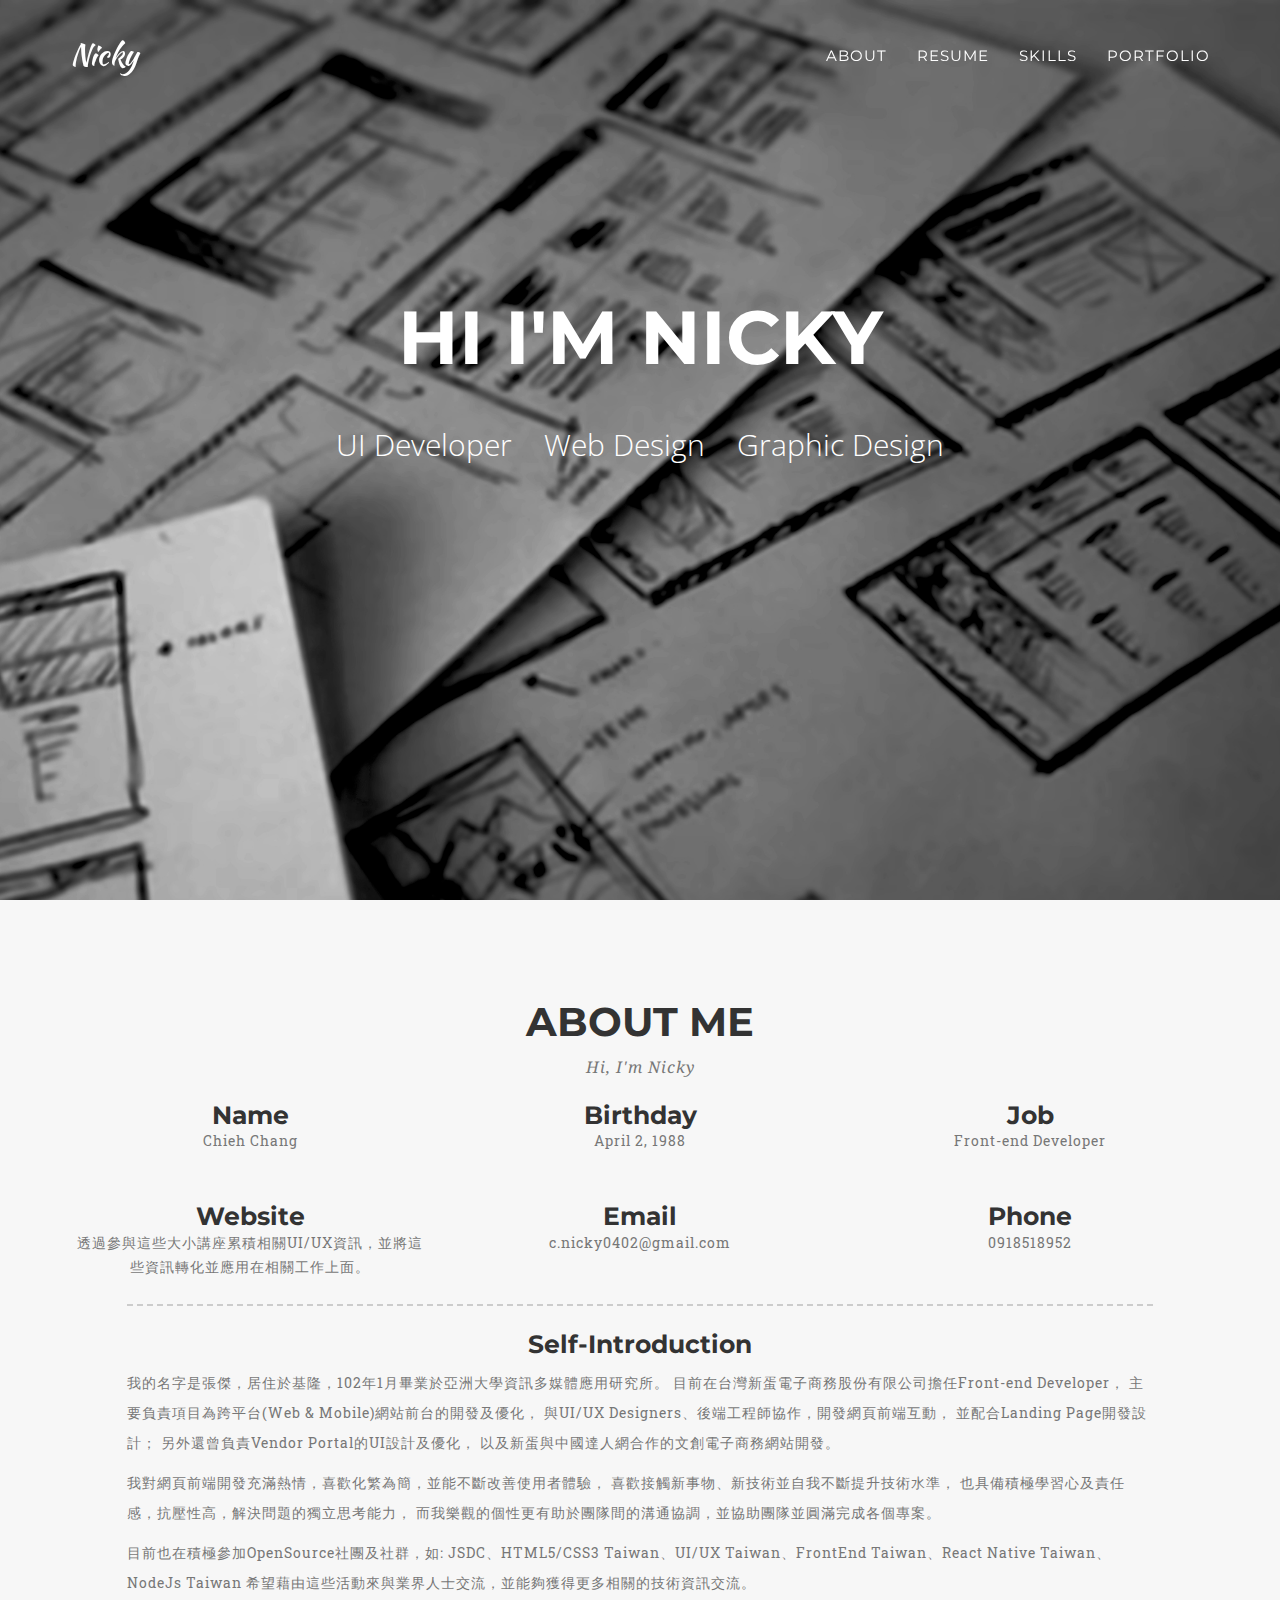
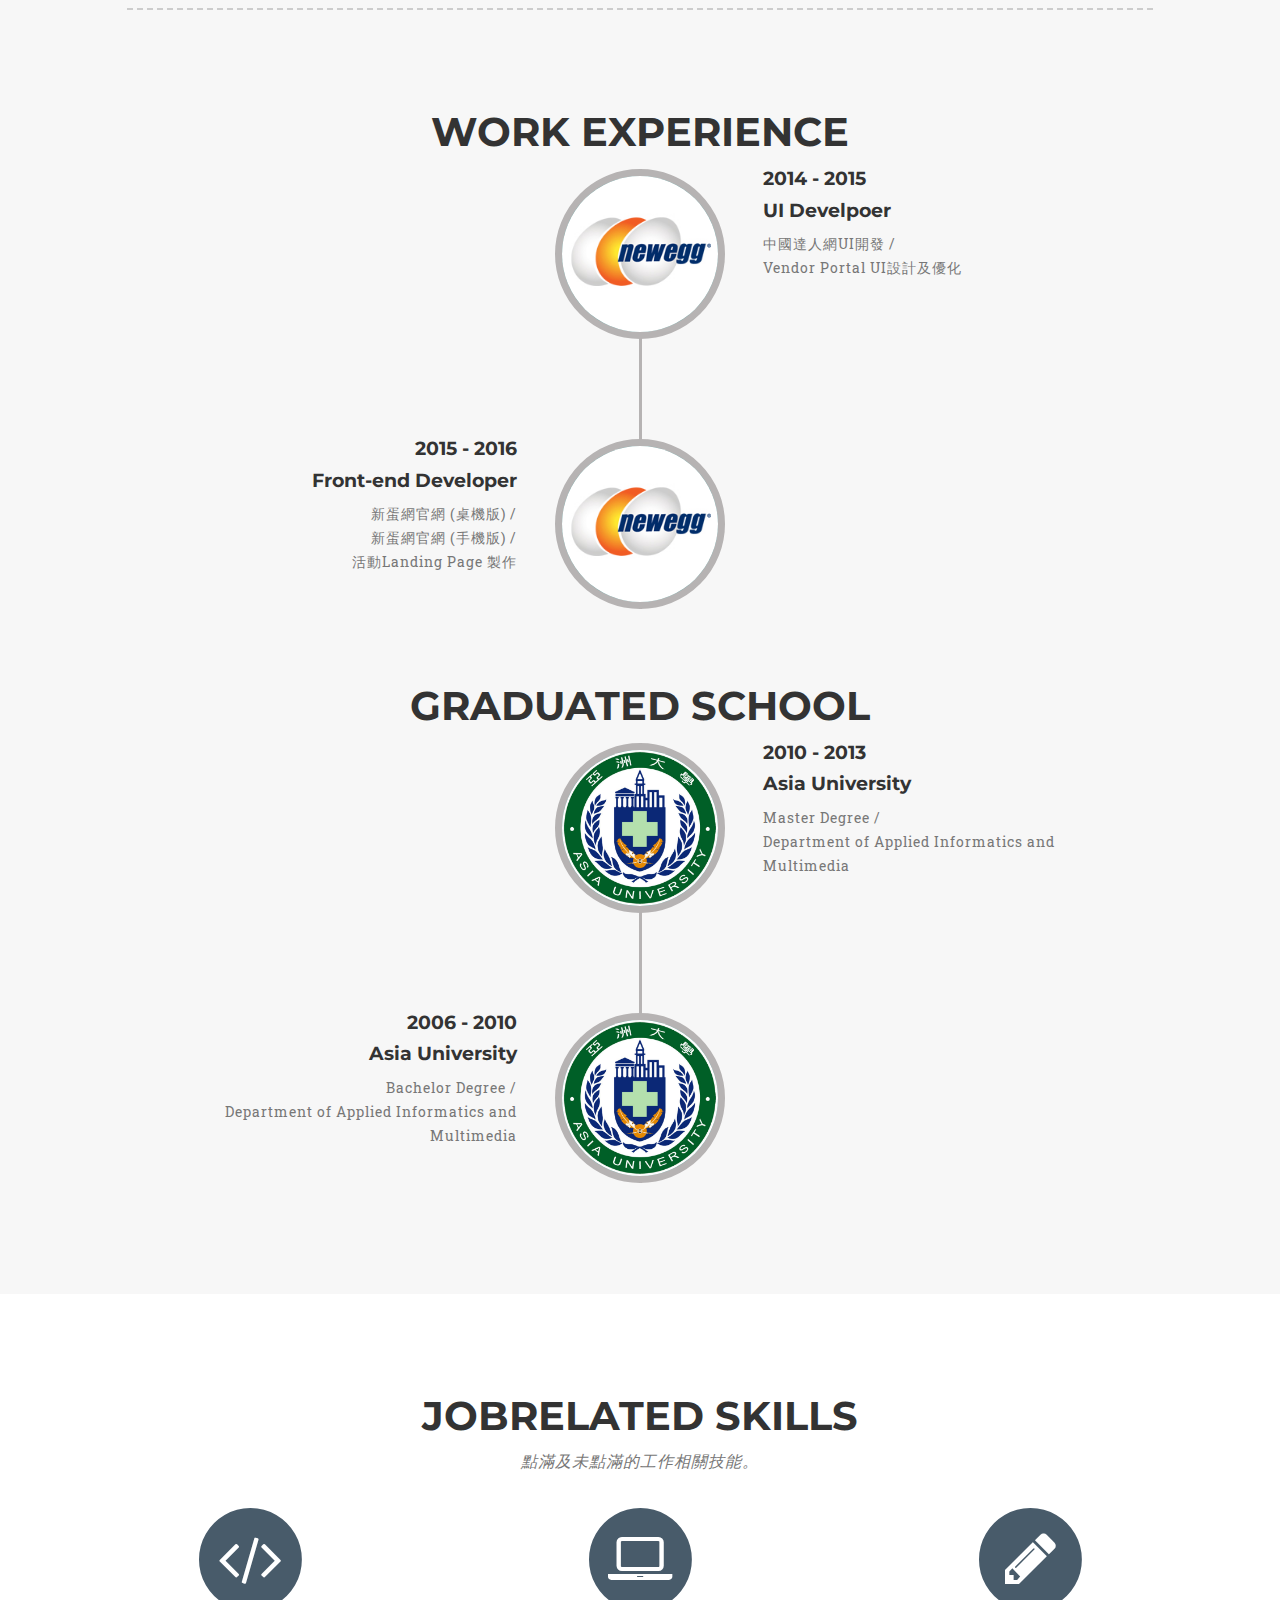
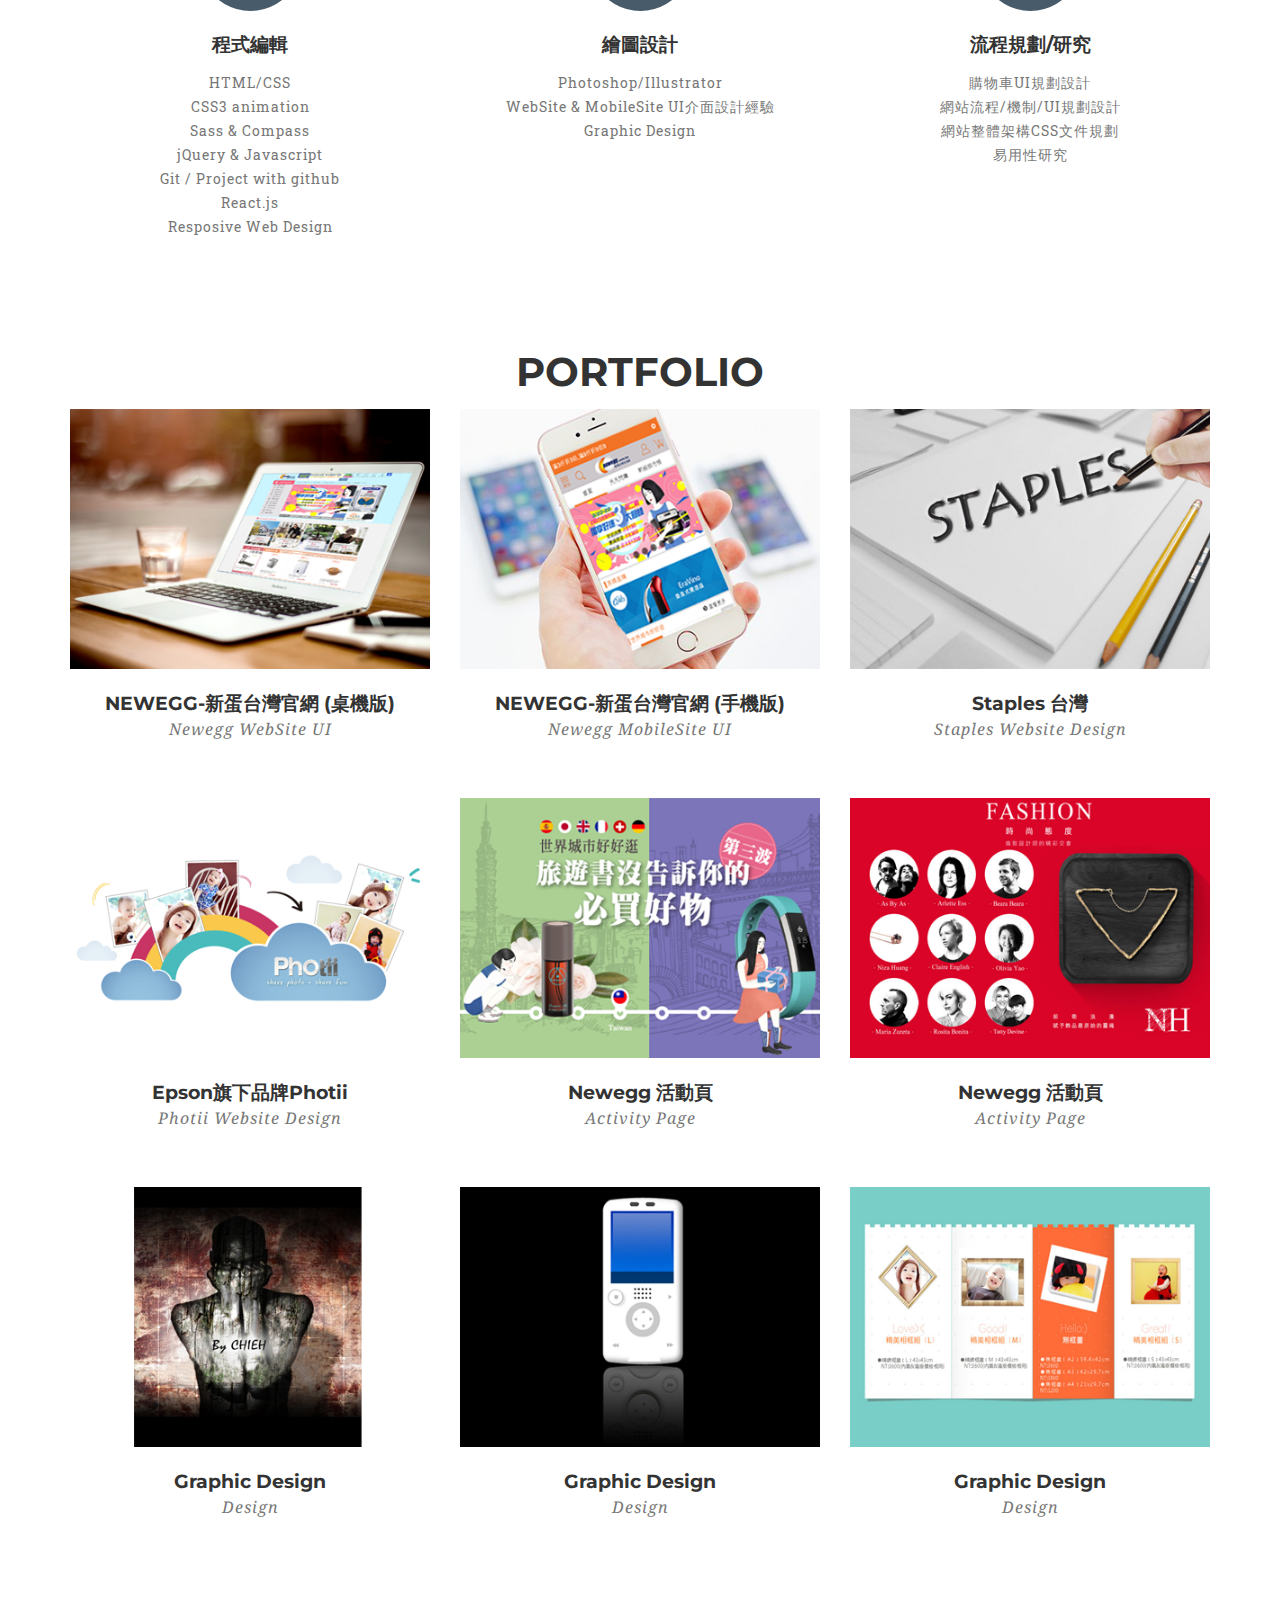
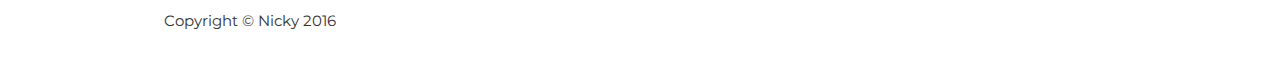
==== Nicky.html @ db3cb251 "Nicky_Resume" ====
<!DOCTYPE html>
<html>

  <head>
    <meta charset="utf-8">
    <meta http-equiv="X-UA-Compatible" content="IE=edge">
    <title>Nicky</title>
    <meta name="viewport" content="width=device-width">
    <meta name="description" content="Write an awesome description for your new site here. You can edit this line in _config.yml. It will appear in your document head meta (for Google search results) and in your feed.xml site description.">
    <link rel="canonical" href="https://ChangNicky.github.io/">


    <!-- Custom CSS & Bootstrap Core CSS - Uses Bootswatch Flatly Theme: http://bootswatch.com/flatly/ -->
    <link rel="stylesheet" href="./css/style.css">

    <!-- Custom Fonts -->
    <link rel="stylesheet" href="./css/font-awesome/css/font-awesome.min.css">

    <!-- HTML5 Shim and Respond.js IE8 support of HTML5 elements and media queries -->
    <!-- WARNING: Respond.js doesn't work if you view the page via file:// -->
    <!--[if lt IE 9]>
        <script src="https://oss.maxcdn.com/libs/html5shiv/3.7.0/html5shiv.js"></script>
        <script src="https://oss.maxcdn.com/libs/respond.js/1.4.2/respond.min.js"></script>
    <![endif]-->
</head>



    <body id="page-top" class="index">

    <!-- Navigation -->
    <nav class="navbar navbar-default navbar-fixed-top">
        <div class="container">
            <!-- Brand and toggle get grouped for better mobile display -->
            <div class="navbar-header page-scroll">
                <button type="button" class="navbar-toggle" data-toggle="collapse" data-target="#bs-example-navbar-collapse-1">
                    <span class="sr-only">Toggle navigation</span>
                    <span class="icon-bar"></span>
                    <span class="icon-bar"></span>
                    <span class="icon-bar"></span>
                </button>
                <a class="navbar-brand page-scroll" href="#page-top">Nicky</a>
            </div>

            <!-- Collect the nav links, forms, and other content for toggling -->
            <div class="collapse navbar-collapse" id="bs-example-navbar-collapse-1">
                <ul class="nav navbar-nav navbar-right">
                    <li class="hidden">
                        <a href="#page-top"></a>
                    </li>
                    <li>
                        <a class="page-scroll" href="#about">About</a>
                    </li>
                    <li>
                        <a class="page-scroll" href="#resume">Resume</a>
                    </li>
                    <li>
                        <a class="page-scroll" href="#services">Skills</a>
                    </li>
                    <li>
                        <a class="page-scroll" href="#portfolio">Portfolio</a>
                    </li>
<!--                     <li>
                        <a class="page-scroll" href="#contact">Contact</a>
                    </li> -->
                </ul>
            </div>
            <!-- /.navbar-collapse -->
        </div>
        <!-- /.container-fluid -->
    </nav>

    <!-- Header -->
    <header>
        <div class="container">
            <div class="intro-text">

                <div class="intro-heading">Hi I'm Nicky</div>
                <div class="intro-lead-in">UI Developer&nbsp;&nbsp;&nbsp;&nbsp;Web Design&nbsp;&nbsp;&nbsp;&nbsp;Graphic Design</div>
                <!-- <a href="#services" class="page-scroll btn btn-xl">Tell Me More</a> -->
            </div>
        </div>
    </header>
<!--

          <a class="page-link" href="/aboutme/">About Me<span>/關於我</span></a>



          <a class="page-link" href="/portfolio/">portfolio<span>/作品集</span></a>



 -->

 <!-- About Section -->
 <section id="about" class="bg-light-gray">
     <div class="container">
         <div class="row">
             <div class="col-lg-12 text-center">
                 <h2 class="section-heading">About Me</h2>
                 <h3 class="section-subheading text-muted">Hi, I'm Nicky</h3>
             </div>
         </div>
         <div class="row">

             <div class="col-sm-4">
                 <div class="team-member">
                     <h4>Name</h4>
                     <p class="text-muted">Chieh Chang</p>
<!--                         <ul class="list-inline social-buttons">
                     </ul> -->
                 </div>
             </div>

             <div class="col-sm-4">
                 <div class="team-member">
                     <h4>Birthday</h4>
                     <p class="text-muted">April 2, 1988</p>
<!--                         <ul class="list-inline social-buttons">
                     </ul> -->
                 </div>
             </div>

             <div class="col-sm-4">
                 <div class="team-member">
                     <h4>Job</h4>
                     <p class="text-muted">Front-end Developer</p>
<!--                         <ul class="list-inline social-buttons">
                     </ul> -->
                 </div>
             </div>
             <div class="col-sm-4">
                 <div class="team-member">
                     <h4>Website</h4>
                     <p class="text-muted">透過參與這些大小講座累積相關UI/UX資訊，並將這些資訊轉化並應用在相關工作上面。</p>
             <!--                         <ul class="list-inline social-buttons">
                     </ul> -->
                 </div>
             </div>
             <div class="col-sm-4">
                 <div class="team-member">
                     <h4>Email</h4>
                     <p class="text-muted">c.nicky0402@gmail.com</p>
<!--                         <ul class="list-inline social-buttons">
                     </ul> -->
                 </div>
             </div>
             <div class="col-sm-4">
                 <div class="team-member">
                     <h4>Phone</h4>
                     <p class="text-muted">0918518952</p>
<!--                         <ul class="list-inline social-buttons">
                     </ul> -->
                 </div>
             </div>
             <div class="col-sm-12">
                 <div class="team-member Introduction">
                     <h4>Self-Introduction</h4>
                     <p class="text-muted">我的名字是張傑，居住於基隆，102年1月畢業於亞洲大學資訊多媒體應用研究所。 目前在台灣新蛋電子商務股份有限公司擔任Front-end Developer， 主要負責項目為跨平台(Web & Mobile)網站前台的開發及優化， 與UI/UX Designers、後端工程師協作，開發網頁前端互動， 並配合Landing Page開發設計； 另外還曾負責Vendor Portal的UI設計及優化， 以及新蛋與中國達人網合作的文創電子商務網站開發。 </p>
                     <p class="text-muted">我對網頁前端開發充滿熱情，喜歡化繁為簡，並能不斷改善使用者體驗， 喜歡接觸新事物、新技術並自我不斷提升技術水準， 也具備積極學習心及責任感，抗壓性高，解決問題的獨立思考能力， 而我樂觀的個性更有助於團隊間的溝通協調，並協助團隊並圓滿完成各個專案。</p>
                     <p class="text-muted">目前也在積極參加OpenSource社團及社群，如: JSDC、HTML5/CSS3 Taiwan、UI/UX Taiwan、FrontEnd Taiwan、React Native Taiwan、NodeJs Taiwan 希望藉由這些活動來與業界人士交流，並能夠獲得更多相關的技術資訊交流。</p>
<!--                         <ul class="list-inline social-buttons">
                     </ul> -->
                 </div>
             </div>
         </div>
     </div>
 </section>

 <!-- Resume Section -->
 <section id="resume" class="bg-light-gray">
     <div class="container">
         <div class="row">
             <div class="col-lg-12 text-center">
                 <h2 class="section-heading">Work Experience</h2>
                 <h3 class="section-subheading text-muted">

                 </h3>
             </div>
         </div>
         <div class="row">
             <div class="col-lg-12">
                 <ul class="timeline">
                     <li class="timeline-inverted">
                         <div class="timeline-image">
                             <img class="img-circle img-responsive" src="./img/resume/us_new_logo.jpg" alt="">
                         </div>
                         <div class="timeline-panel">
                             <div class="timeline-heading">
                                 <h4>2014 - 2015</h4>
                                 <h4 class="subheading">UI Develpoer</h4>
                             </div>
                             <div class="timeline-body">
                                 <p class="text-muted">
                                     中國達人網UI開發 /<br/>
                                     Vendor Portal UI設計及優化
                                 </p>
                             </div>
                         </div>
                     </li>
                     <li>
                         <div class="timeline-image">
                             <img class="img-circle img-responsive" src="./img/resume/us_new_logo.jpg" alt="">
                         </div>
                         <div class="timeline-panel">
                             <div class="timeline-heading">
                                 <h4>2015 - 2016</h4>
                                 <h4 class="subheading">Front-end Developer</h4>
                             </div>
                             <div class="timeline-body">
                                 <p class="text-muted">
                                     新蛋網官網 (桌機版) /<br/>
                                     新蛋網官網 (手機版) /<br/>
                                     活動Landing Page 製作
                                 </p>
                             </div>
                         </div>
                     </li>
                 </ul>
             </div>
         </div>
     </div>

     <br/><br/><br/>

     <div class="container">
         <div class="row">
             <div class="col-lg-12 text-center">
                 <h2 class="section-heading">Graduated School</h2>
                 <h3 class="section-subheading text-muted"></h3>
             </div>
         </div>
         <div class="row">
             <div class="col-lg-12">
                 <ul class="timeline">
                     <li class="timeline-inverted">
                         <div class="timeline-image">
                             <img class="img-circle img-responsive" src="./img/resume/Tw_Asia_University_logo.jpg" alt="">
                         </div>
                         <div class="timeline-panel">
                             <div class="timeline-heading">
                                 <h4>2010 - 2013</h4>
                                 <h4 class="subheading">Asia University</h4>
                             </div>
                             <div class="timeline-body">
                                 <p class="text-muted">
                                     Master Degree /<br/>
                                     Department of Applied Informatics and Multimedia
                                 </p>
                             </div>
                         </div>
                     </li>
                     <li>
                         <div class="timeline-image">
                             <img class="img-circle img-responsive" src="./img/resume/Tw_Asia_University_logo.jpg" alt="">
                         </div>
                         <div class="timeline-panel">
                             <div class="timeline-heading">
                                 <h4>2006 - 2010</h4>
                                 <h4 class="subheading">Asia University</h4>
                             </div>
                             <div class="timeline-body">
                                 <p class="text-muted">
                                   Bachelor Degree /<br/>
                                   Department of Applied Informatics and Multimedia
                                 </p>
                             </div>
                         </div>
                     </li>
                 </ul>
             </div>
         </div>
     </div>
 </section>

    <!-- Services Section -->
    <section id="services">
        <div class="container">
            <div class="row">
                <div class="col-lg-12 text-center">
                    <h2 class="section-heading">JobRelated skills</h2>
                    <h3 class="section-subheading text-muted">點滿及未點滿的工作相關技能。</h3>
                </div>
            </div>
            <div class="row text-center skillsChart">
                <div class="col-md-4">
                    <span class="fa-stack fa-4x">
                        <i class="fa fa-circle fa-stack-2x text-primary"></i>
                        <i class="fa fa-code fa-stack-1x fa-inverse"></i>
                    </span>
                    <h4 class="service-heading">程式編輯</h4>
                    <p class="text-muted">
                        HTML/CSS<br/>
                        CSS3 animation<br/>
                        Sass & Compass<br/>
                        jQuery & Javascript<br/>
                        Git / Project with github<br/>
                        React.js<br/>
                        Resposive Web Design
                    </p>
                </div>
                <div class="col-md-4">
                    <span class="fa-stack fa-4x">
                        <i class="fa fa-circle fa-stack-2x text-primary"></i>
                        <i class="fa fa-laptop fa-stack-1x fa-inverse"></i>
                    </span>
                    <h4 class="service-heading">繪圖設計</h4>
                    <p class="text-muted">
                        Photoshop/Illustrator<br/>
                        WebSite & MobileSite UI介面設計經驗<br/>
                        Graphic Design

                    </p>
                </div>
                <div class="col-md-4">
                    <span class="fa-stack fa-4x">
                        <i class="fa fa-circle fa-stack-2x text-primary"></i>
                        <i class="fa  fa-pencil fa-stack-1x fa-inverse"></i>
                    </span>
                    <h4 class="service-heading">流程規劃/研究</h4>
                    <p class="text-muted">
                        購物車UI規劃設計<br/>
                        網站流程/機制/UI規劃設計<br/>
                        網站整體架構CSS文件規劃<br/>
                        易用性研究
                    </p>
                </div>
            </div>
        </div>
    </section>

    <!-- Portfolio Grid Section -->
    <section id="portfolio">
        <div class="container">
            <div class="row">
                <div class="col-lg-12 text-center">
                    <h2 class="section-heading">Portfolio</h2>
                    <h3 class="section-subheading text-muted"></h3>
                </div>
            </div>
            <div class="row">

                <div class="col-md-4 col-sm-6 portfolio-item">
                    <a href="#portfolioModal9" class="portfolio-link" data-toggle="modal">
                        <div class="portfolio-hover">
                            <div class="portfolio-hover-content">
                                <i class="fa fa-plus fa-3x"></i>
                            </div>
                        </div>
                        <img src="./img/portfolio/Small_Newegg.png" class="img-responsive" alt="">
                    </a>
                    <div class="portfolio-caption">
                        <h4>NEWEGG-新蛋台灣官網 (桌機版)</h4>
                        <p class="text-muted">Newegg WebSite UI</p>
                    </div>
                </div>

                <div class="col-md-4 col-sm-6 portfolio-item">
                    <a href="#portfolioModal4" class="portfolio-link" data-toggle="modal">
                        <div class="portfolio-hover">
                            <div class="portfolio-hover-content">
                                <i class="fa fa-plus fa-3x"></i>
                            </div>
                        </div>
                        <img src="./img/portfolio/Small_MNewegg.png" class="img-responsive" alt="">
                    </a>
                    <div class="portfolio-caption">
                        <h4>NEWEGG-新蛋台灣官網 (手機版)</h4>
                        <p class="text-muted">Newegg MobileSite UI</p>
                    </div>
                </div>

                <div class="col-md-4 col-sm-6 portfolio-item">
                    <a href="#portfolioModal3" class="portfolio-link" data-toggle="modal">
                        <div class="portfolio-hover">
                            <div class="portfolio-hover-content">
                                <i class="fa fa-plus fa-3x"></i>
                            </div>
                        </div>
                        <img src="./img/portfolio/Small_Staples.png" class="img-responsive" alt="">
                    </a>
                    <div class="portfolio-caption">
                        <h4>Staples 台灣</h4>
                        <p class="text-muted">Staples Website Design</p>
                    </div>
                </div>

                <div class="col-md-4 col-sm-6 portfolio-item">
                    <a href="#portfolioModal2" class="portfolio-link" data-toggle="modal">
                        <div class="portfolio-hover">
                            <div class="portfolio-hover-content">
                                <i class="fa fa-plus fa-3x"></i>
                            </div>
                        </div>
                        <img src="./img/portfolio/Small_Epson.png" class="img-responsive" alt="">
                    </a>
                    <div class="portfolio-caption">
                        <h4>Epson旗下品牌Photii</h4>
                        <p class="text-muted">Photii Website Design</p>
                    </div>
                </div>

                <div class="col-md-4 col-sm-6 portfolio-item">
                    <a href="#portfolioModal6" class="portfolio-link" data-toggle="modal">
                        <div class="portfolio-hover">
                            <div class="portfolio-hover-content">
                                <i class="fa fa-plus fa-3x"></i>
                            </div>
                        </div>
                        <img src="./img/portfolio/Small_WorldCities.png" class="img-responsive" alt="">
                    </a>
                    <div class="portfolio-caption">
                        <h4>Newegg 活動頁</h4>
                        <p class="text-muted">Activity Page</p>
                    </div>
                </div>

                <div class="col-md-4 col-sm-6 portfolio-item">
                    <a href="#portfolioModal1" class="portfolio-link" data-toggle="modal">
                        <div class="portfolio-hover">
                            <div class="portfolio-hover-content">
                                <i class="fa fa-plus fa-3x"></i>
                            </div>
                        </div>
                        <img src="./img/portfolio/Small_London.png" class="img-responsive" alt="">
                    </a>
                    <div class="portfolio-caption">
                        <h4>Newegg 活動頁</h4>
                        <p class="text-muted">Activity Page</p>
                    </div>
                </div>

                <div class="col-md-4 col-sm-6 portfolio-item">
                    <a href="#portfolioModal5" class="portfolio-link" data-toggle="modal">
                        <div class="portfolio-hover">
                            <div class="portfolio-hover-content">
                                <i class="fa fa-plus fa-3x"></i>
                            </div>
                        </div>
                        <img src="./img/portfolio/Small_Man.png" class="img-responsive" alt="">
                    </a>
                    <div class="portfolio-caption">
                        <h4>Graphic Design</h4>
                        <p class="text-muted">Design</p>
                    </div>
                </div>

                <div class="col-md-4 col-sm-6 portfolio-item">
                    <a href="#portfolioModal8" class="portfolio-link" data-toggle="modal">
                        <div class="portfolio-hover">
                            <div class="portfolio-hover-content">
                                <i class="fa fa-plus fa-3x"></i>
                            </div>
                        </div>
                        <img src="./img/portfolio/Small_Ipod.png" class="img-responsive" alt="">
                    </a>
                    <div class="portfolio-caption">
                        <h4>Graphic Design</h4>
                        <p class="text-muted">Design</p>
                    </div>
                </div>

                <div class="col-md-4 col-sm-6 portfolio-item">
                    <a href="#portfolioModal7" class="portfolio-link" data-toggle="modal">
                        <div class="portfolio-hover">
                            <div class="portfolio-hover-content">
                                <i class="fa fa-plus fa-3x"></i>
                            </div>
                        </div>
                        <img src="./img/portfolio/Small_Baby.png" class="img-responsive" alt="">
                    </a>
                    <div class="portfolio-caption">
                        <h4>Graphic Design</h4>
                        <p class="text-muted">Design</p>
                    </div>
                </div>

            </div>
        </div>
    </section>

      <footer>
        <div class="container">
            <div class="row">
                <div class="col-md-4">
                    <span class="copyright">Copyright &copy; Nicky 2016</span>
                </div>
                <!-- <div class="col-md-4">
                    <ul class="list-inline social-buttons">

                        <li><a href=""><i class="fa fa-linkedin"></i></a>
                        </li>

                        <li><a href=""><i class="fa fa-envelope"></i></a>
                        </li>

                        <li><a href=""><i class="fa fa-pinterest"></i></a>
                        </li>

                        <li><a href=""><i class="fa fa-bitbucket"></i></a>
                        </li>

                        <li><a href=""><i class="fa fa-github"></i></a>
                        </li>

                    </ul>
                </div>
                <div class="col-md-4">
                    <ul class="list-inline quicklinks">
                        <li><a href="#">Privacy Policy</a>
                        </li>
                        <li><a href="#">Terms of Use</a>
                        </li>
                    </ul>
                </div> -->
            </div>
        </div>
    </footer>
     <!-- Portfolio Modals -->

    <div class="portfolio-modal modal fade" id="portfolioModal9" tabindex="-1" role="dialog" aria-hidden="true">
        <div class="modal-content">
            <div class="close-modal" data-dismiss="modal">
                <div class="lr">
                    <div class="rl">
                    </div>
                </div>
            </div>
            <div class="container">
                <div class="row">
                    <div class="col-lg-8 col-lg-offset-2">
                        <div class="modal-body">
                            <h2>Newegg-新蛋台灣官網 (桌機版)</h2>
                            <hr class="star-primary">
                            <ul class="list-inline item-details">
                                <li>Website:
                                    <strong><a href="http://newegg.com.tw/">www.newegg.com.tw</a>
                                    </strong>
                                </li>
                                <li>Date:
                                    <strong>2015
                                    </strong>
                                </li>
<!--                                 <li>Service:
                                    <strong>webDesign
                                    </strong>
                                </li> -->
                            </ul>

                            <img src="./img/portfolio/Big_Newegg.png" class="img-responsive img-centered" alt="image-alt">


                            <button type="button" class="btn btn-default" data-dismiss="modal"><i class="fa fa-times"></i> Close</button>
                        </div>
                    </div>
                </div>
            </div>
        </div>
    </div>

    <div class="portfolio-modal modal fade" id="portfolioModal4" tabindex="-1" role="dialog" aria-hidden="true">
        <div class="modal-content">
            <div class="close-modal" data-dismiss="modal">
                <div class="lr">
                    <div class="rl">
                    </div>
                </div>
            </div>
            <div class="container">
                <div class="row">
                    <div class="col-lg-8 col-lg-offset-2">
                        <div class="modal-body">
                            <h2>NEWEGG-新蛋台灣官網 (手機版)</h2>
                            <hr class="star-primary">
                            <ul class="list-inline item-details">
                                <li>Website:
                                    <strong><a href="http://m.newegg.com.tw/">m.newegg</a>
                                    </strong>
                                </li>
                                <li>Date:
                                    <strong>2016
                                    </strong>
                                </li>
<!--                                 <li>Service:
                                    <strong>Web developer
                                    </strong>
                                </li> -->
                            </ul>

                            <img src="./img/portfolio/Big_MNewegg_.png" class="img-responsive img-centered" alt="image-alt">


                            <button type="button" class="btn btn-default" data-dismiss="modal"><i class="fa fa-times"></i> Close</button>
                        </div>
                    </div>
                </div>
            </div>
        </div>
    </div>

    <div class="portfolio-modal modal fade" id="portfolioModal3" tabindex="-1" role="dialog" aria-hidden="true">
        <div class="modal-content">
            <div class="close-modal" data-dismiss="modal">
                <div class="lr">
                    <div class="rl">
                    </div>
                </div>
            </div>
            <div class="container">
                <div class="row">
                    <div class="col-lg-8 col-lg-offset-2">
                        <div class="modal-body">
                            <h2>Staples 台灣</h2>
                            <hr class="star-primary">
                            <ul class="list-inline item-details">
                                <!-- <li>Website:
                                    <strong><a href=""></a>
                                    </strong>
                                </li> -->
                                <li>Date:
                                    <strong>2013
                                    </strong>
                                </li>
<!--                                 <li>Service:
                                    <strong>WebDesign
                                    </strong>
                                </li> -->
                            </ul>

                            <img src="./img/portfolio/Big_Staples.png" class="img-responsive img-centered" alt="image-alt">


                            <button type="button" class="btn btn-default" data-dismiss="modal"><i class="fa fa-times"></i> Close</button>
                        </div>
                    </div>
                </div>
            </div>
        </div>
    </div>

    <div class="portfolio-modal modal fade" id="portfolioModal2" tabindex="-1" role="dialog" aria-hidden="true">
        <div class="modal-content">
            <div class="close-modal" data-dismiss="modal">
                <div class="lr">
                    <div class="rl">
                    </div>
                </div>
            </div>
            <div class="container">
                <div class="row">
                    <div class="col-lg-8 col-lg-offset-2">
                        <div class="modal-body">
                            <h2>Epson旗下品牌Photii</h2>
                            <hr class="star-primary">
                            <ul class="list-inline item-details">
                                <!-- <li>Website:
                                    <strong><a href="">GitHub</a>
                                    </strong>
                                </li> -->
                                <li>Date:
                                    <strong>2014
                                    </strong>
                                </li>
<!--                                 <li>Service:
                                    <strong>Web developer
                                    </strong>
                                </li> -->
                            </ul>

                            <img src="./img/portfolio/Big_Epson.png" class="img-responsive img-centered" alt="image-alt">


                            <button type="button" class="btn btn-default" data-dismiss="modal"><i class="fa fa-times"></i> Close</button>
                        </div>
                    </div>
                </div>
            </div>
        </div>
    </div>

    <div class="portfolio-modal modal fade" id="portfolioModal6" tabindex="-1" role="dialog" aria-hidden="true">
        <div class="modal-content">
            <div class="close-modal" data-dismiss="modal">
                <div class="lr">
                    <div class="rl">
                    </div>
                </div>
            </div>
            <div class="container">
                <div class="row">
                    <div class="col-lg-8 col-lg-offset-2">
                        <div class="modal-body">
                            <h2>Newegg 活動頁</h2>
                            <hr class="star-primary">
                            <ul class="list-inline item-details">
                                <li>Website:
                                    <strong><a href="http://newegg.com.tw/activity/20160801_WorldCities">WorldCities</a>
                                    </strong>
                                </li>
                                <li>Date:
                                    <strong>2016
                                    </strong>
                                </li>
<!--                                 <li>Service:
                                    <strong>webDesign
                                    </strong>
                                </li> -->
                            </ul>

                            <img src="./img/portfolio/Big_WorldCities.png" class="img-responsive img-centered" alt="image-alt">


                            <button type="button" class="btn btn-default" data-dismiss="modal"><i class="fa fa-times"></i> Close</button>
                        </div>
                    </div>
                </div>
            </div>
        </div>
    </div>

    <div class="portfolio-modal modal fade" id="portfolioModal1" tabindex="-1" role="dialog" aria-hidden="true">
        <div class="modal-content">
            <div class="close-modal" data-dismiss="modal">
                <div class="lr">
                    <div class="rl">
                    </div>
                </div>
            </div>
            <div class="container">
                <div class="row">
                    <div class="col-lg-8 col-lg-offset-2">
                        <div class="modal-body">
                            <h2>Newegg 活動頁</h2>
                            <hr class="star-primary">
                            <ul class="list-inline item-details">
                                <li>Website:
                                    <strong><a href="http://newegg.com.tw/activity/20160502_London01">London</a>
                                    </strong>
                                </li>
                                <li>Date:
                                    <strong>2016
                                    </strong>
                                </li>
<!--                                 <li>Service:
                                    <strong>webDesign
                                    </strong>
                                </li> -->
                            </ul>

                            <img src="./img/portfolio/Big_London.png" class="img-responsive img-centered" alt="image-alt">


                            <button type="button" class="btn btn-default" data-dismiss="modal"><i class="fa fa-times"></i> Close</button>
                        </div>
                    </div>
                </div>
            </div>
        </div>
    </div>

    <div class="portfolio-modal modal fade" id="portfolioModal5" tabindex="-1" role="dialog" aria-hidden="true">
        <div class="modal-content">
            <div class="close-modal" data-dismiss="modal">
                <div class="lr">
                    <div class="rl">
                    </div>
                </div>
            </div>
            <div class="container">
                <div class="row">
                    <div class="col-lg-8 col-lg-offset-2">
                        <div class="modal-body">
                            <h2>Graphic Design</h2>
                            <hr class="star-primary">
                            <ul class="list-inline item-details">
                                <li>Date:
                                    <strong>2013
                                    </strong>
                                </li>
<!--                                 <li>Service:
                                    <strong>APPUI-Design
                                    </strong>
                                </li> -->
                            </ul>

                            <img src="./img/portfolio/Big_Man.png" class="img-responsive img-centered" alt="image-alt">


                            <button type="button" class="btn btn-default" data-dismiss="modal"><i class="fa fa-times"></i> Close</button>
                        </div>
                    </div>
                </div>
            </div>
        </div>
    </div>

    <div class="portfolio-modal modal fade" id="portfolioModal8" tabindex="-1" role="dialog" aria-hidden="true">
        <div class="modal-content">
            <div class="close-modal" data-dismiss="modal">
                <div class="lr">
                    <div class="rl">
                    </div>
                </div>
            </div>
            <div class="container">
                <div class="row">
                    <div class="col-lg-8 col-lg-offset-2">
                        <div class="modal-body">
                            <h2>Graphic Design</h2>
                            <hr class="star-primary">
                            <ul class="list-inline item-details">
                                <li>Date:
                                    <strong>2013
                                    </strong>
                                </li>
<!--                                 <li>Service:
                                    <strong>webDesign
                                    </strong>
                                </li> -->
                            </ul>

                            <img src="./img/portfolio/Big_Ipod.png" class="img-responsive img-centered" alt="image-alt">

                            <button type="button" class="btn btn-default" data-dismiss="modal"><i class="fa fa-times"></i> Close</button>
                        </div>
                    </div>
                </div>
            </div>
        </div>
    </div>

    <div class="portfolio-modal modal fade" id="portfolioModal7" tabindex="-1" role="dialog" aria-hidden="true">
        <div class="modal-content">
            <div class="close-modal" data-dismiss="modal">
                <div class="lr">
                    <div class="rl">
                    </div>
                </div>
            </div>
            <div class="container">
                <div class="row">
                    <div class="col-lg-8 col-lg-offset-2">
                        <div class="modal-body">
                            <h2>Graphic Design</h2>
                            <hr class="star-primary">
                            <ul class="list-inline item-details">
                                <li>Date:
                                    <strong>2014
                                    </strong>
                                </li>
<!--                                 <li>Service:
                                    <strong>webDesign
                                    </strong>
                                </li> -->
                            </ul>

                            <img src="./img/portfolio/Big_Baby.png" class="img-responsive img-centered" alt="image-alt">


                            <button type="button" class="btn btn-default" data-dismiss="modal"><i class="fa fa-times"></i> Close</button>
                        </div>
                    </div>
                </div>
            </div>
        </div>
    </div>


     <!-- jQuery Version 1.11.0 -->
    <script src="./js/jquery-1.11.0.js"></script>

    <!-- Bootstrap Core JavaScript -->
    <script src="./js/bootstrap.min.js"></script>

    <!-- Plugin JavaScript -->
    <script src="./js/jquery.easing.min.js"></script>
    <script src="./js/classie.js"></script>
    <script src="./js/cbpAnimatedHeader.js"></script>

    <!-- Contact Form JavaScript -->
    <script src="./js/jqBootstrapValidation.js"></script>
    <!-- <script src="./js/contact_me.js"></script> -->

    <!-- Custom Theme JavaScript -->
    <script src="./js/agency.js"></script>


    </body>
</html>
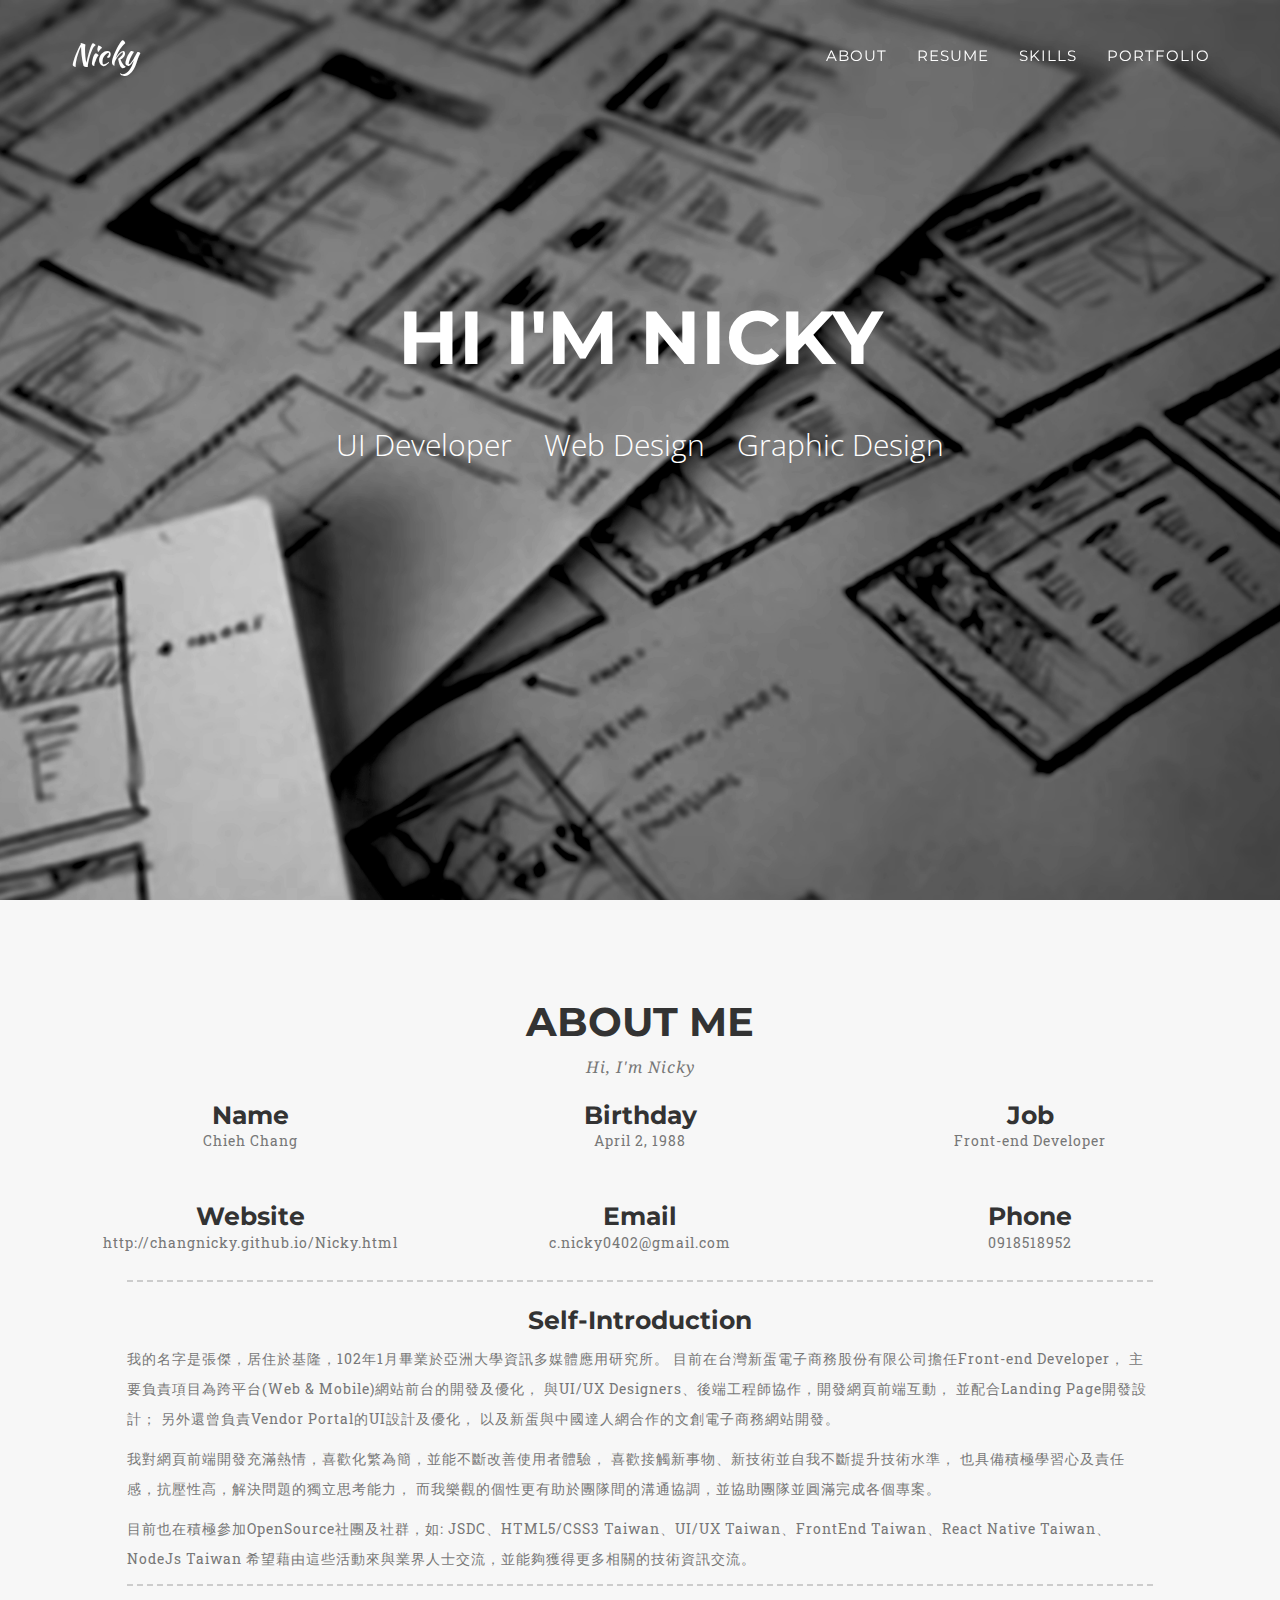
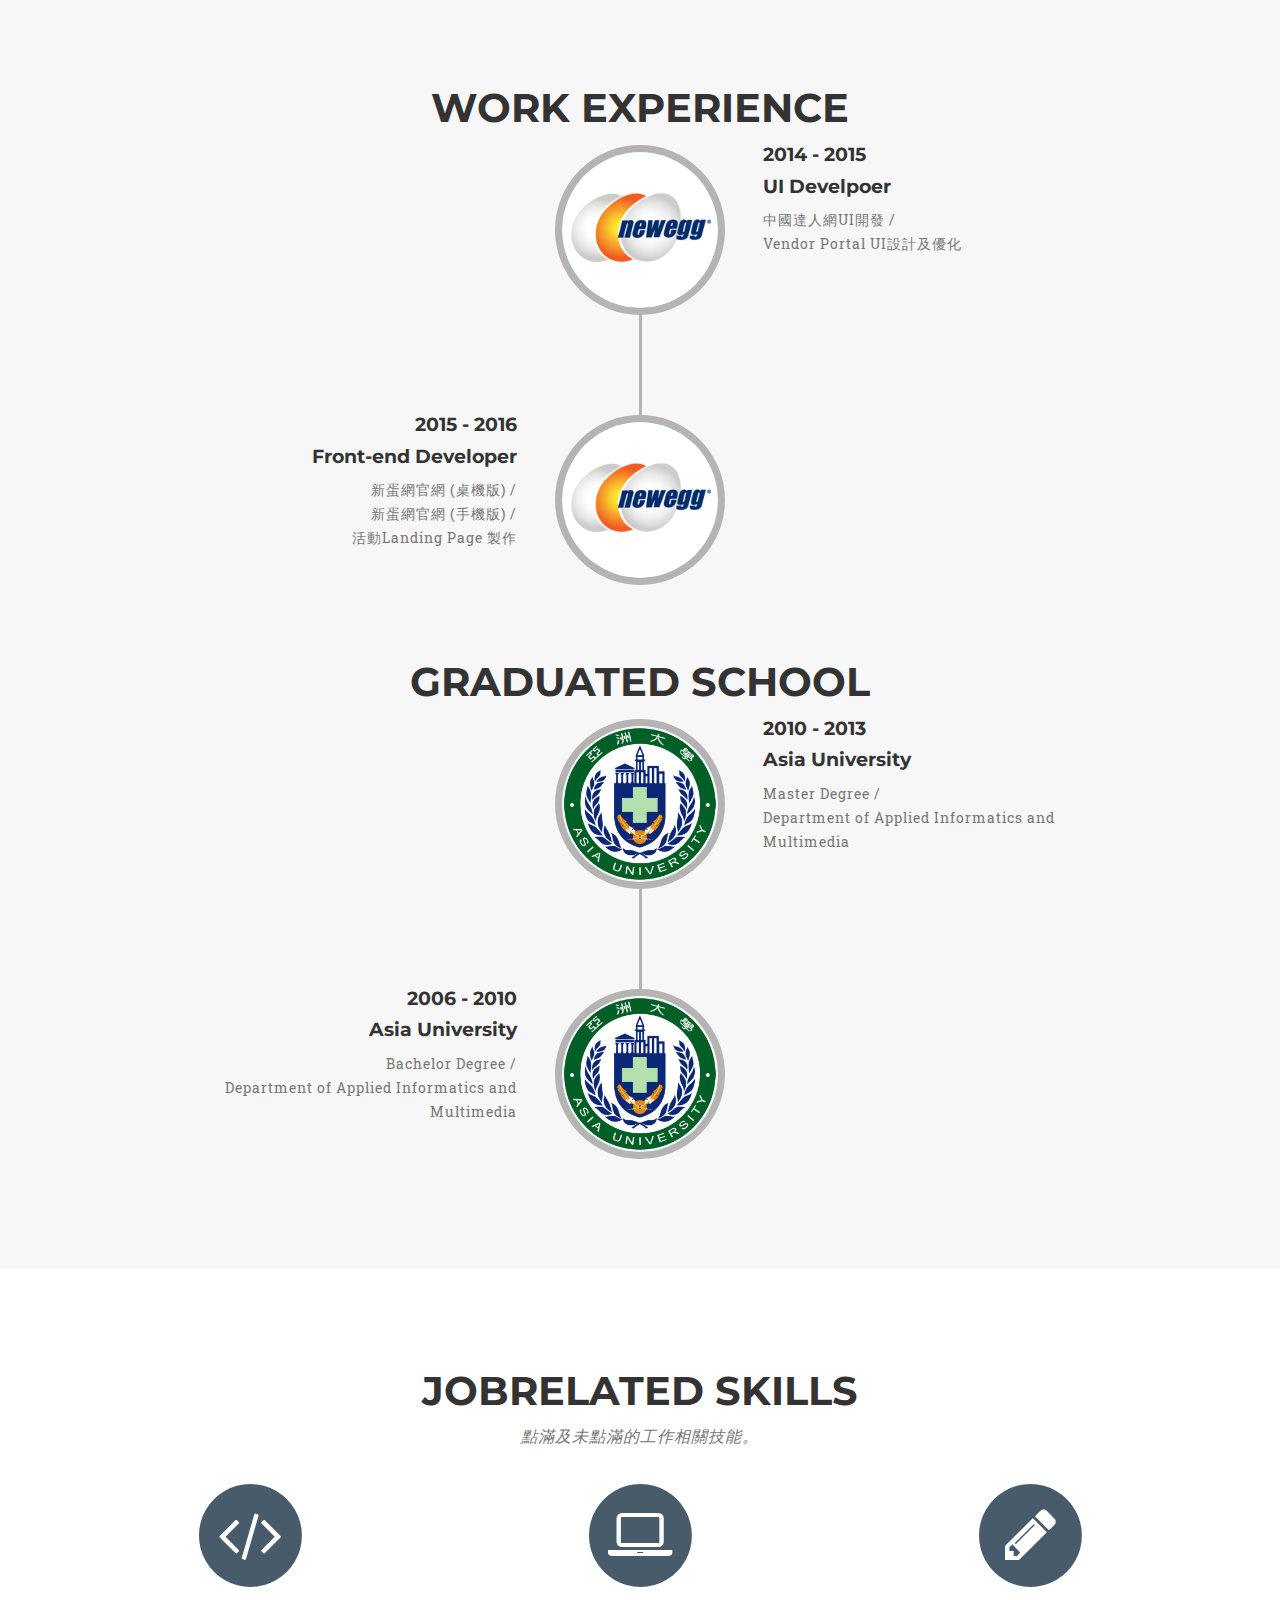
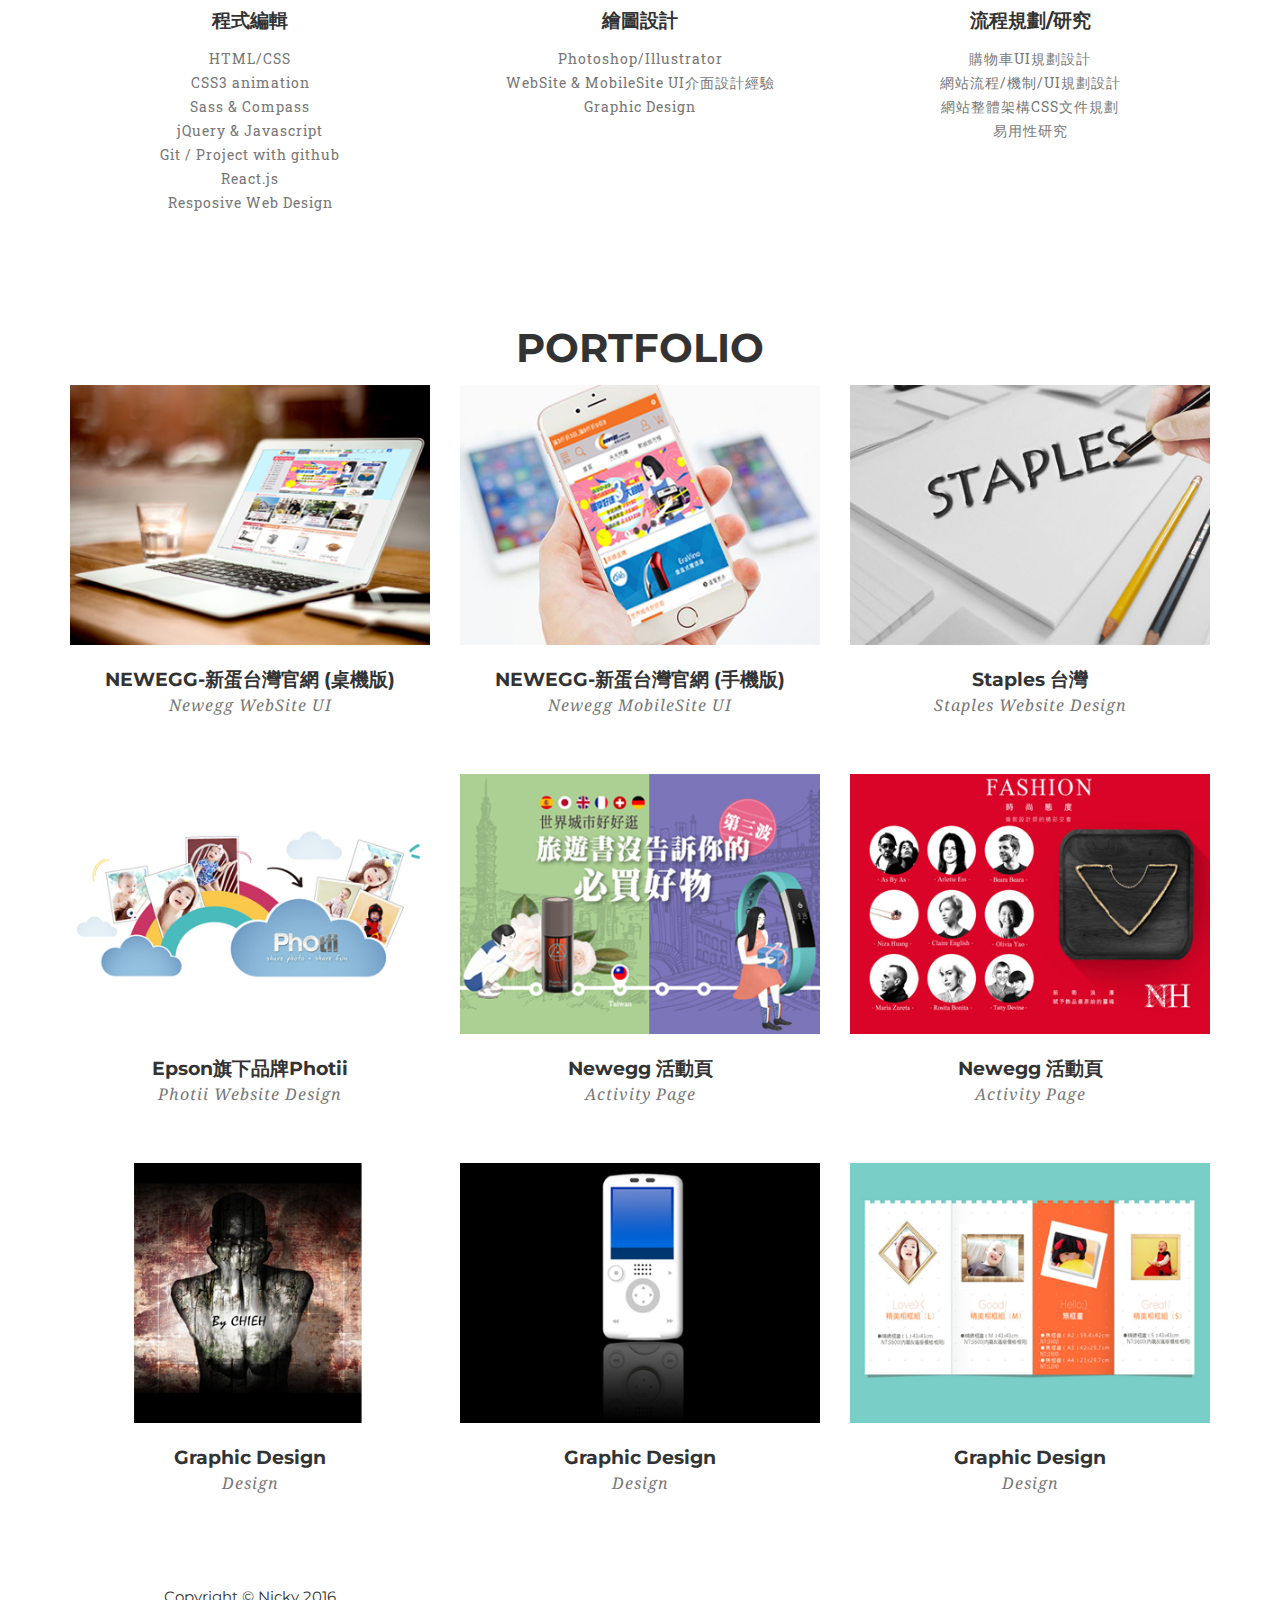
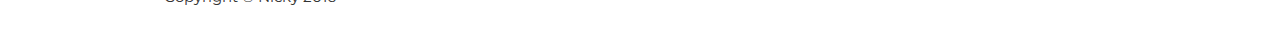
==== commit e39da136: "文字修正" ====
--- a/Nicky.html
+++ b/Nicky.html
@@ -133,7 +133,7 @@
              <div class="col-sm-4">
                  <div class="team-member">
                      <h4>Website</h4>
-                     <p class="text-muted">透過參與這些大小講座累積相關UI/UX資訊，並將這些資訊轉化並應用在相關工作上面。</p>
+                     <p class="text-muted">http://changnicky.github.io/Nicky.html</p>
              <!--                         <ul class="list-inline social-buttons">
                      </ul> -->
                  </div>
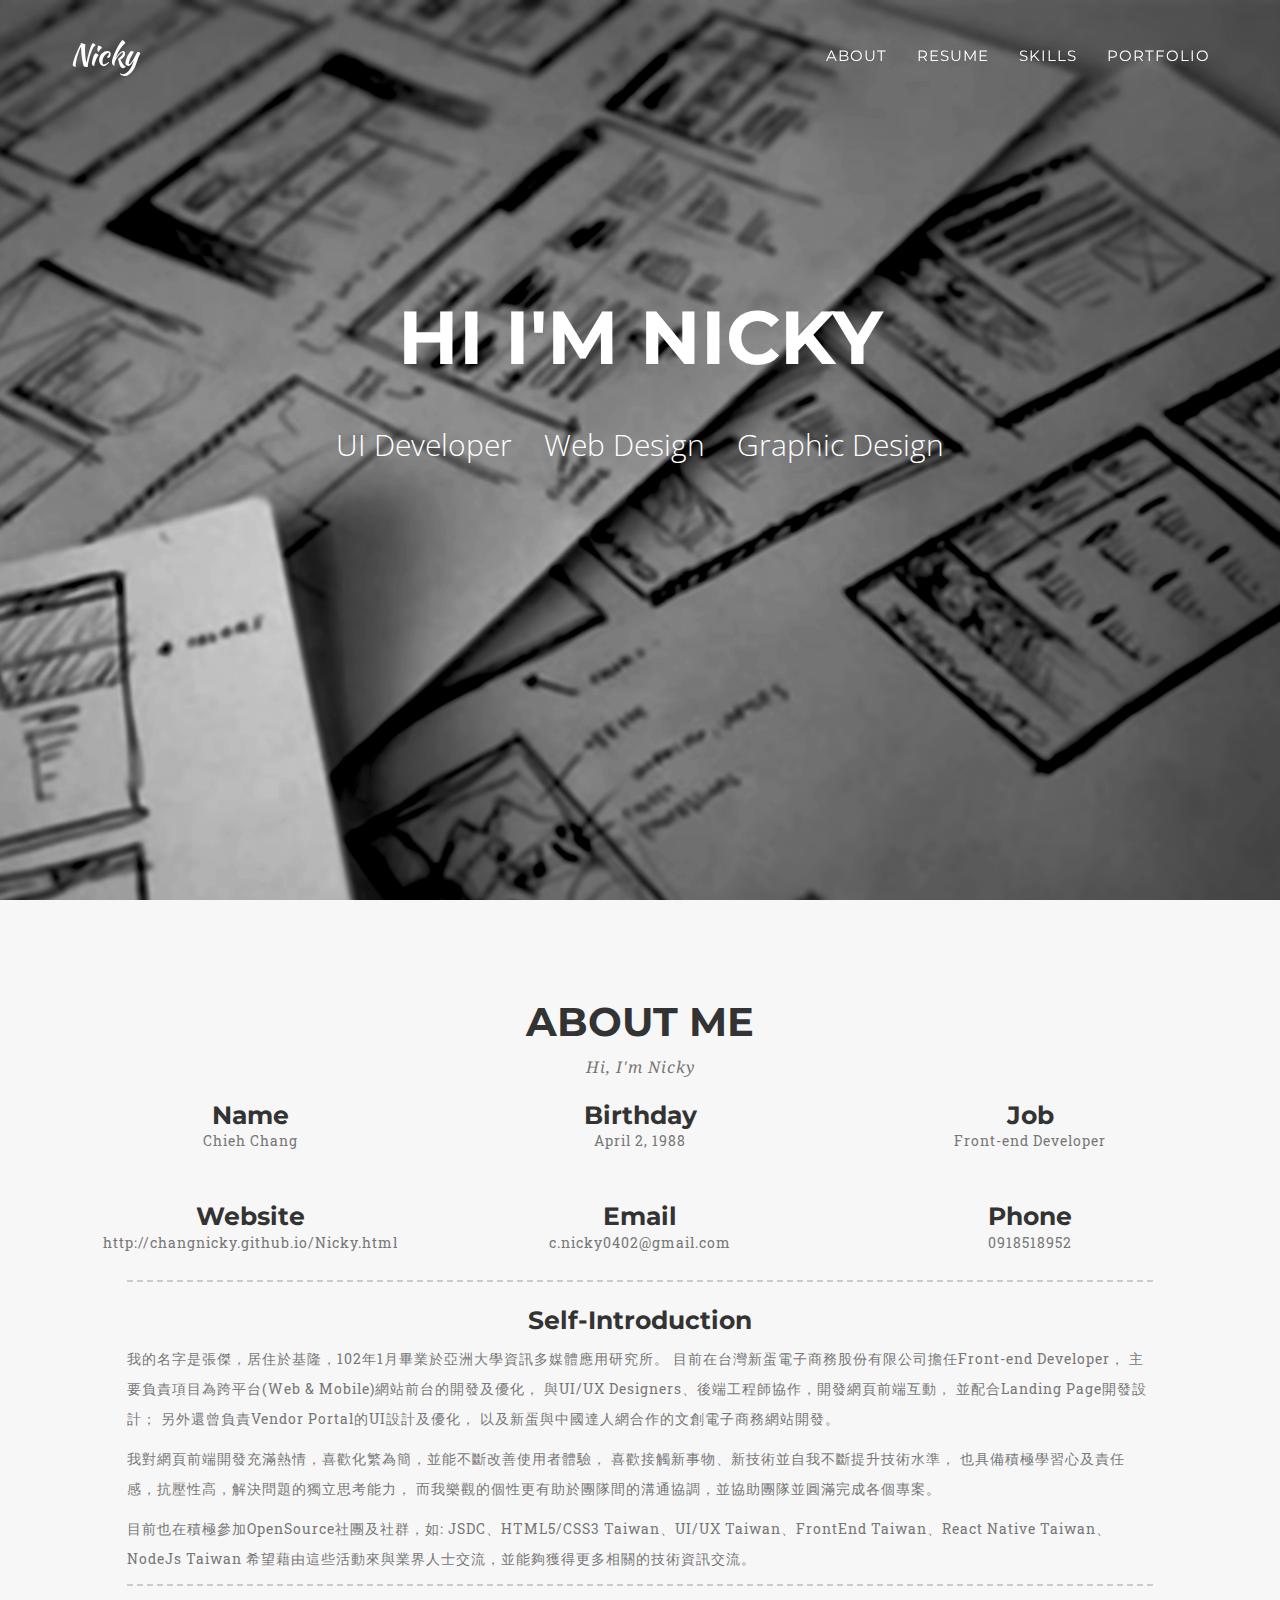
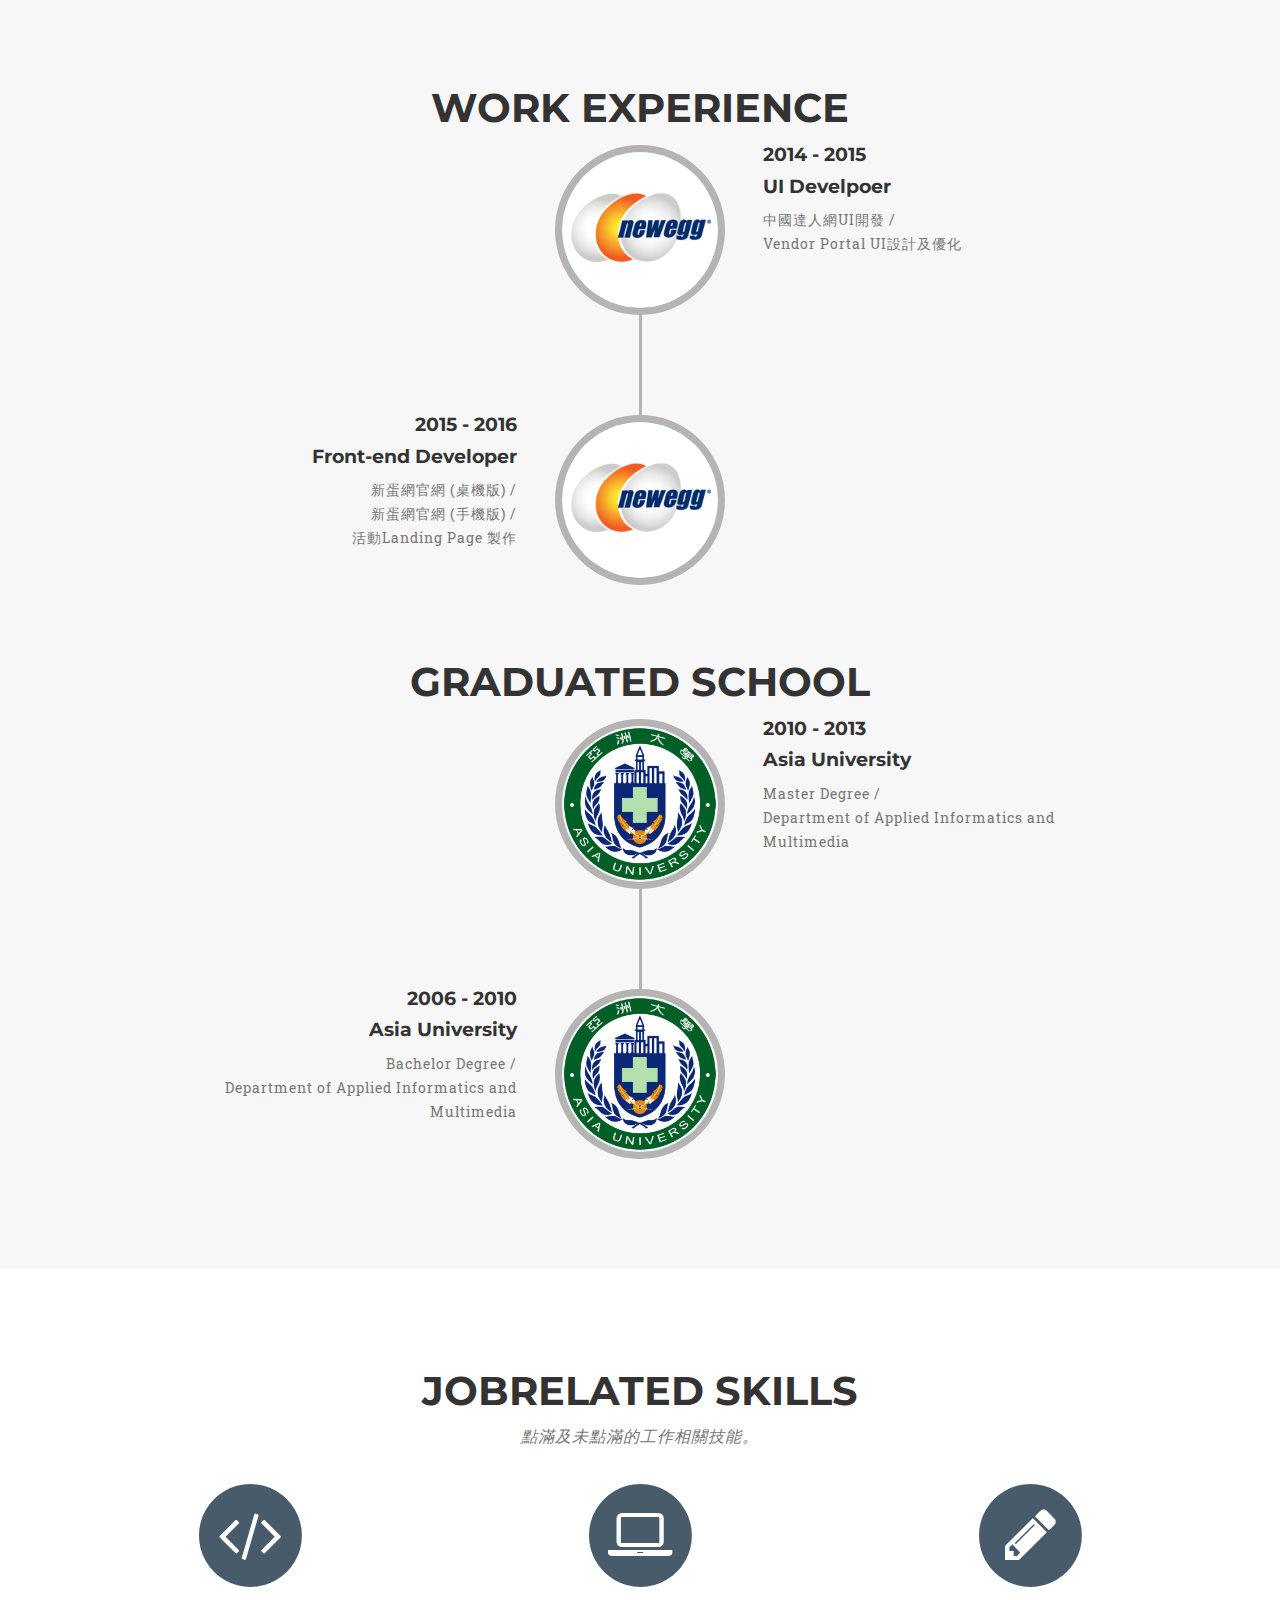
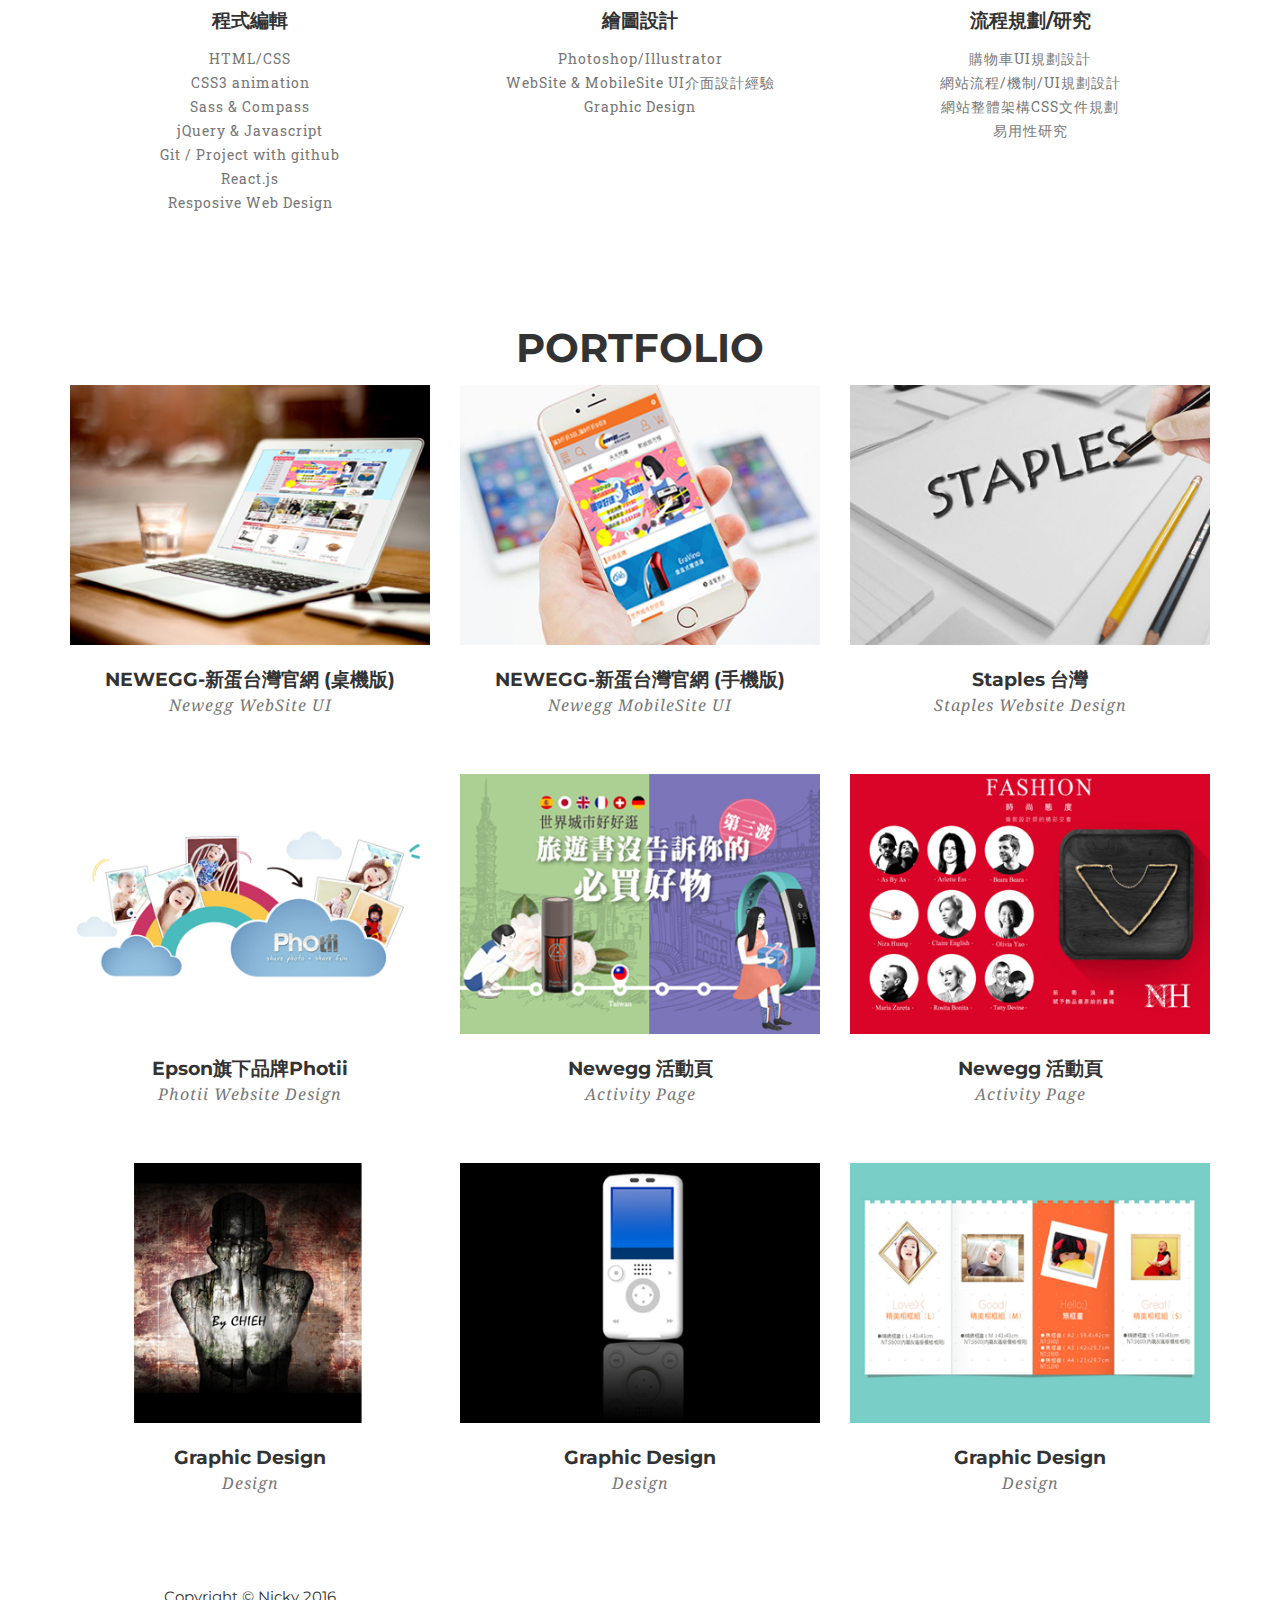
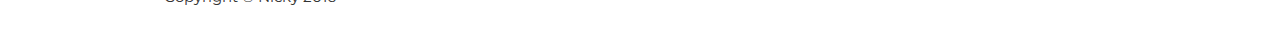
==== commit 1163ba93: "html edit" ====
--- a/Nicky.html
+++ b/Nicky.html
@@ -184,7 +184,7 @@
                  <ul class="timeline">
                      <li class="timeline-inverted">
                          <div class="timeline-image">
-                             <img class="img-circle img-responsive" src="./img/resume/us_new_logo.jpg" alt="">
+                             <img class="img-circle img-responsive" src="/img/resume/us_new_logo.jpg" alt="">
                          </div>
                          <div class="timeline-panel">
                              <div class="timeline-heading">
@@ -201,7 +201,7 @@
                      </li>
                      <li>
                          <div class="timeline-image">
-                             <img class="img-circle img-responsive" src="./img/resume/us_new_logo.jpg" alt="">
+                             <img class="img-circle img-responsive" src="/img/resume/us_new_logo.jpg" alt="">
                          </div>
                          <div class="timeline-panel">
                              <div class="timeline-heading">
@@ -236,7 +236,7 @@
                  <ul class="timeline">
                      <li class="timeline-inverted">
                          <div class="timeline-image">
-                             <img class="img-circle img-responsive" src="./img/resume/Tw_Asia_University_logo.jpg" alt="">
+                             <img class="img-circle img-responsive" src="/img/resume/Tw_Asia_University_logo.jpg" alt="">
                          </div>
                          <div class="timeline-panel">
                              <div class="timeline-heading">
@@ -253,7 +253,7 @@
                      </li>
                      <li>
                          <div class="timeline-image">
-                             <img class="img-circle img-responsive" src="./img/resume/Tw_Asia_University_logo.jpg" alt="">
+                             <img class="img-circle img-responsive" src="/img/resume/Tw_Asia_University_logo.jpg" alt="">
                          </div>
                          <div class="timeline-panel">
                              <div class="timeline-heading">
@@ -348,7 +348,7 @@
                                 <i class="fa fa-plus fa-3x"></i>
                             </div>
                         </div>
-                        <img src="./img/portfolio/Small_Newegg.png" class="img-responsive" alt="">
+                        <img src="/img/portfolio/Small_Newegg.png" class="img-responsive" alt="">
                     </a>
                     <div class="portfolio-caption">
                         <h4>NEWEGG-新蛋台灣官網 (桌機版)</h4>
@@ -363,7 +363,7 @@
                                 <i class="fa fa-plus fa-3x"></i>
                             </div>
                         </div>
-                        <img src="./img/portfolio/Small_MNewegg.png" class="img-responsive" alt="">
+                        <img src="/img/portfolio/Small_MNewegg.png" class="img-responsive" alt="">
                     </a>
                     <div class="portfolio-caption">
                         <h4>NEWEGG-新蛋台灣官網 (手機版)</h4>
@@ -378,7 +378,7 @@
                                 <i class="fa fa-plus fa-3x"></i>
                             </div>
                         </div>
-                        <img src="./img/portfolio/Small_Staples.png" class="img-responsive" alt="">
+                        <img src="/img/portfolio/Small_Staples.png" class="img-responsive" alt="">
                     </a>
                     <div class="portfolio-caption">
                         <h4>Staples 台灣</h4>
@@ -393,7 +393,7 @@
                                 <i class="fa fa-plus fa-3x"></i>
                             </div>
                         </div>
-                        <img src="./img/portfolio/Small_Epson.png" class="img-responsive" alt="">
+                        <img src="/img/portfolio/Small_Epson.png" class="img-responsive" alt="">
                     </a>
                     <div class="portfolio-caption">
                         <h4>Epson旗下品牌Photii</h4>
@@ -408,7 +408,7 @@
                                 <i class="fa fa-plus fa-3x"></i>
                             </div>
                         </div>
-                        <img src="./img/portfolio/Small_WorldCities.png" class="img-responsive" alt="">
+                        <img src="/img/portfolio/Small_WorldCities.png" class="img-responsive" alt="">
                     </a>
                     <div class="portfolio-caption">
                         <h4>Newegg 活動頁</h4>
@@ -423,7 +423,7 @@
                                 <i class="fa fa-plus fa-3x"></i>
                             </div>
                         </div>
-                        <img src="./img/portfolio/Small_London.png" class="img-responsive" alt="">
+                        <img src="/img/portfolio/Small_London.png" class="img-responsive" alt="">
                     </a>
                     <div class="portfolio-caption">
                         <h4>Newegg 活動頁</h4>
@@ -438,7 +438,7 @@
                                 <i class="fa fa-plus fa-3x"></i>
                             </div>
                         </div>
-                        <img src="./img/portfolio/Small_Man.png" class="img-responsive" alt="">
+                        <img src="/img/portfolio/Small_Man.png" class="img-responsive" alt="">
                     </a>
                     <div class="portfolio-caption">
                         <h4>Graphic Design</h4>
@@ -453,7 +453,7 @@
                                 <i class="fa fa-plus fa-3x"></i>
                             </div>
                         </div>
-                        <img src="./img/portfolio/Small_Ipod.png" class="img-responsive" alt="">
+                        <img src="/img/portfolio/Small_Ipod.png" class="img-responsive" alt="">
                     </a>
                     <div class="portfolio-caption">
                         <h4>Graphic Design</h4>
@@ -468,7 +468,7 @@
                                 <i class="fa fa-plus fa-3x"></i>
                             </div>
                         </div>
-                        <img src="./img/portfolio/Small_Baby.png" class="img-responsive" alt="">
+                        <img src="/img/portfolio/Small_Baby.png" class="img-responsive" alt="">
                     </a>
                     <div class="portfolio-caption">
                         <h4>Graphic Design</h4>
@@ -548,7 +548,7 @@
                                 </li> -->
                             </ul>
 
-                            <img src="./img/portfolio/Big_Newegg.png" class="img-responsive img-centered" alt="image-alt">
+                            <img src="/img/portfolio/Big_Newegg.png" class="img-responsive img-centered" alt="image-alt">
 
 
                             <button type="button" class="btn btn-default" data-dismiss="modal"><i class="fa fa-times"></i> Close</button>
@@ -588,7 +588,7 @@
                                 </li> -->
                             </ul>
 
-                            <img src="./img/portfolio/Big_MNewegg_.png" class="img-responsive img-centered" alt="image-alt">
+                            <img src="/img/portfolio/Big_MNewegg_.png" class="img-responsive img-centered" alt="image-alt">
 
 
                             <button type="button" class="btn btn-default" data-dismiss="modal"><i class="fa fa-times"></i> Close</button>
@@ -628,7 +628,7 @@
                                 </li> -->
                             </ul>
 
-                            <img src="./img/portfolio/Big_Staples.png" class="img-responsive img-centered" alt="image-alt">
+                            <img src="/img/portfolio/Big_Staples.png" class="img-responsive img-centered" alt="image-alt">
 
 
                             <button type="button" class="btn btn-default" data-dismiss="modal"><i class="fa fa-times"></i> Close</button>
@@ -668,7 +668,7 @@
                                 </li> -->
                             </ul>
 
-                            <img src="./img/portfolio/Big_Epson.png" class="img-responsive img-centered" alt="image-alt">
+                            <img src="/img/portfolio/Big_Epson.png" class="img-responsive img-centered" alt="image-alt">
 
 
                             <button type="button" class="btn btn-default" data-dismiss="modal"><i class="fa fa-times"></i> Close</button>
@@ -708,7 +708,7 @@
                                 </li> -->
                             </ul>
 
-                            <img src="./img/portfolio/Big_WorldCities.png" class="img-responsive img-centered" alt="image-alt">
+                            <img src="/img/portfolio/Big_WorldCities.png" class="img-responsive img-centered" alt="image-alt">
 
 
                             <button type="button" class="btn btn-default" data-dismiss="modal"><i class="fa fa-times"></i> Close</button>
@@ -748,7 +748,7 @@
                                 </li> -->
                             </ul>
 
-                            <img src="./img/portfolio/Big_London.png" class="img-responsive img-centered" alt="image-alt">
+                            <img src="/img/portfolio/Big_London.png" class="img-responsive img-centered" alt="image-alt">
 
 
                             <button type="button" class="btn btn-default" data-dismiss="modal"><i class="fa fa-times"></i> Close</button>
@@ -784,7 +784,7 @@
                                 </li> -->
                             </ul>
 
-                            <img src="./img/portfolio/Big_Man.png" class="img-responsive img-centered" alt="image-alt">
+                            <img src="/img/portfolio/Big_Man.png" class="img-responsive img-centered" alt="image-alt">
 
 
                             <button type="button" class="btn btn-default" data-dismiss="modal"><i class="fa fa-times"></i> Close</button>
@@ -820,7 +820,7 @@
                                 </li> -->
                             </ul>
 
-                            <img src="./img/portfolio/Big_Ipod.png" class="img-responsive img-centered" alt="image-alt">
+                            <img src="/img/portfolio/Big_Ipod.png" class="img-responsive img-centered" alt="image-alt">
 
                             <button type="button" class="btn btn-default" data-dismiss="modal"><i class="fa fa-times"></i> Close</button>
                         </div>
@@ -855,7 +855,7 @@
                                 </li> -->
                             </ul>
 
-                            <img src="./img/portfolio/Big_Baby.png" class="img-responsive img-centered" alt="image-alt">
+                            <img src="/img/portfolio/Big_Baby.png" class="img-responsive img-centered" alt="image-alt">
 
 
                             <button type="button" class="btn btn-default" data-dismiss="modal"><i class="fa fa-times"></i> Close</button>
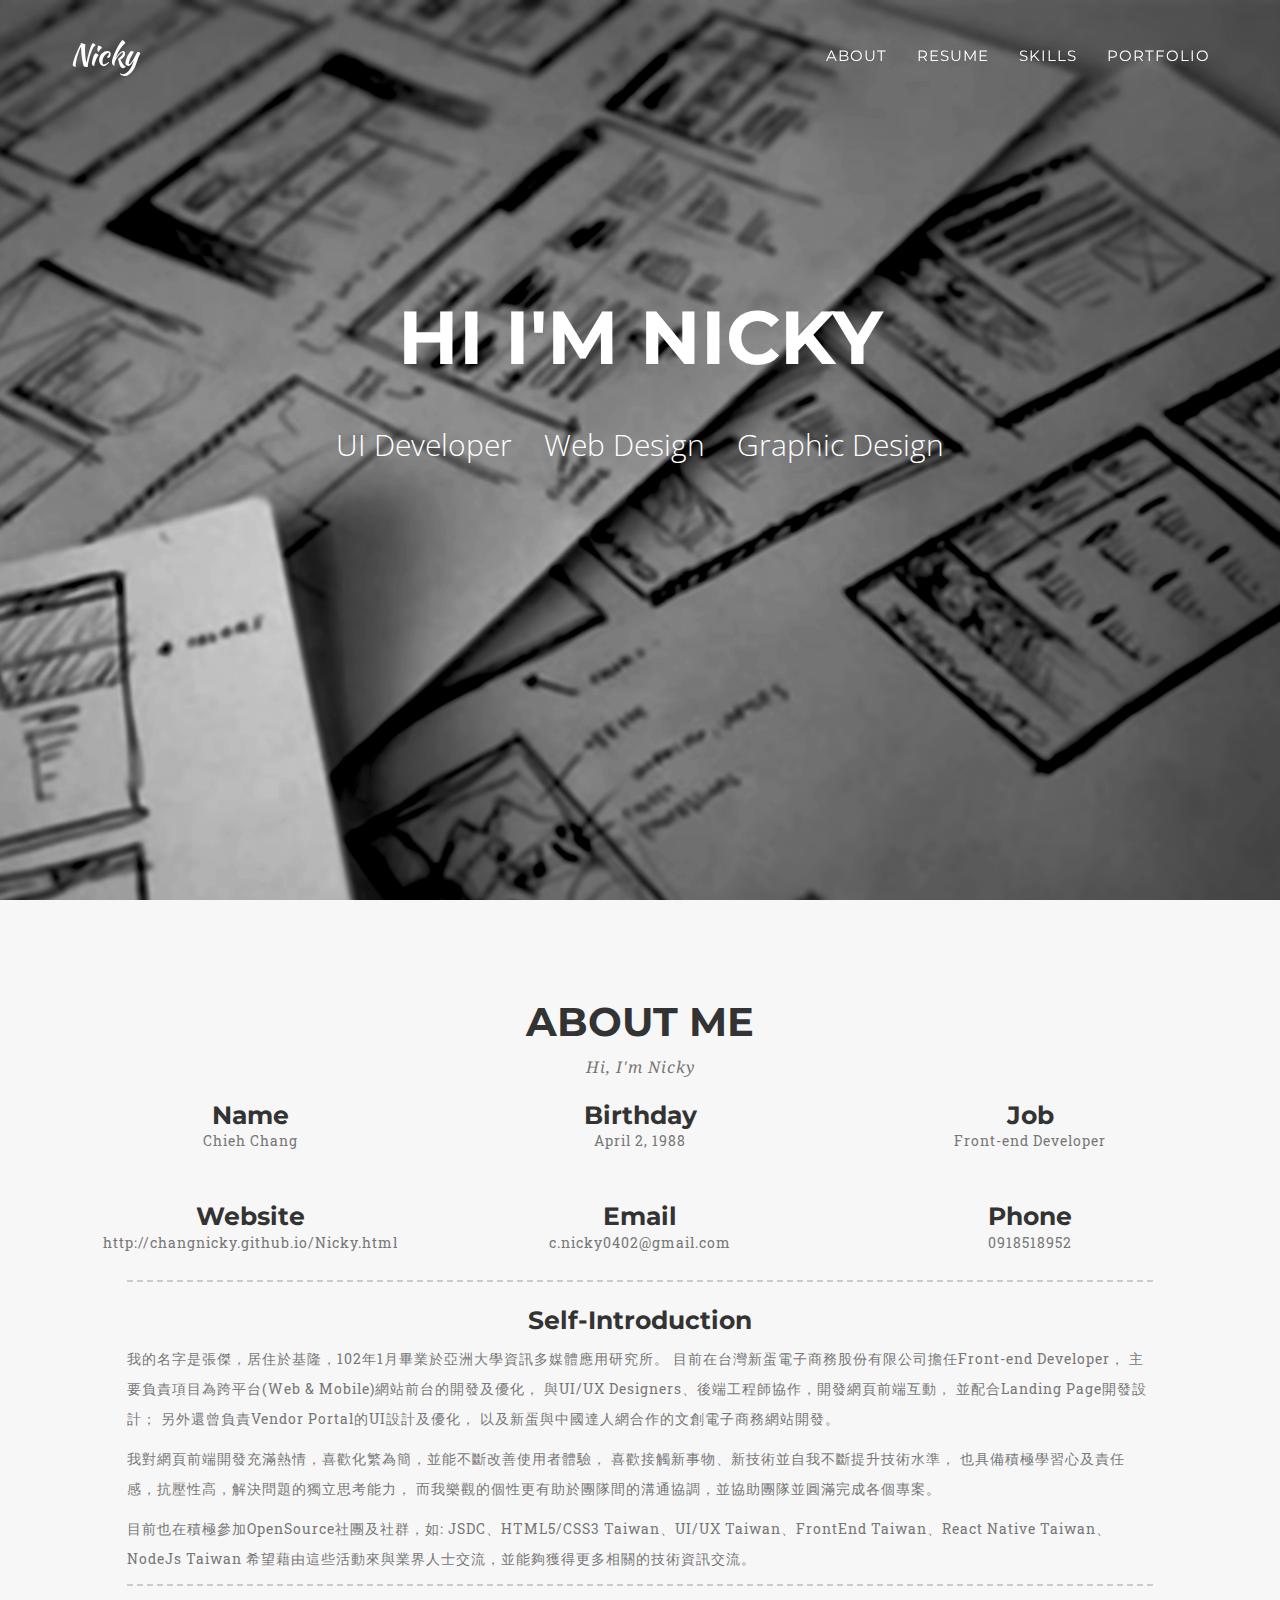
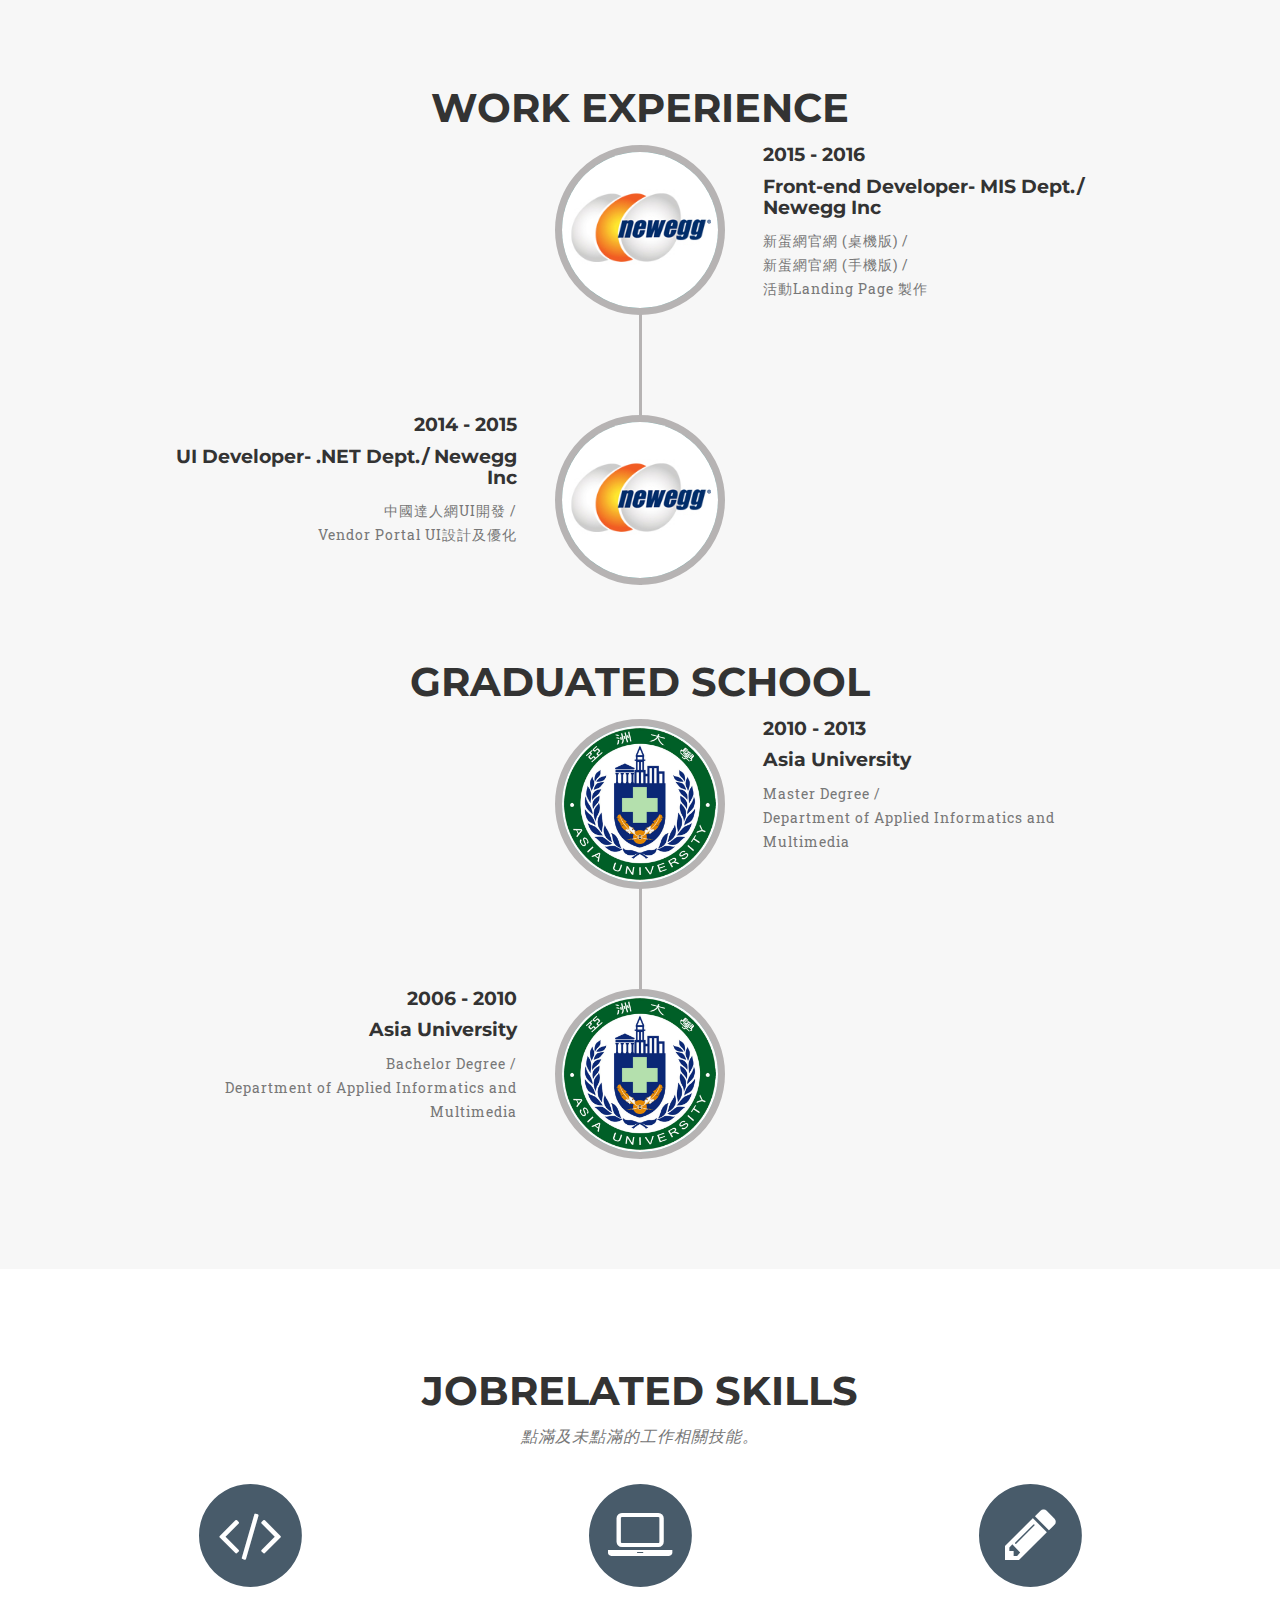
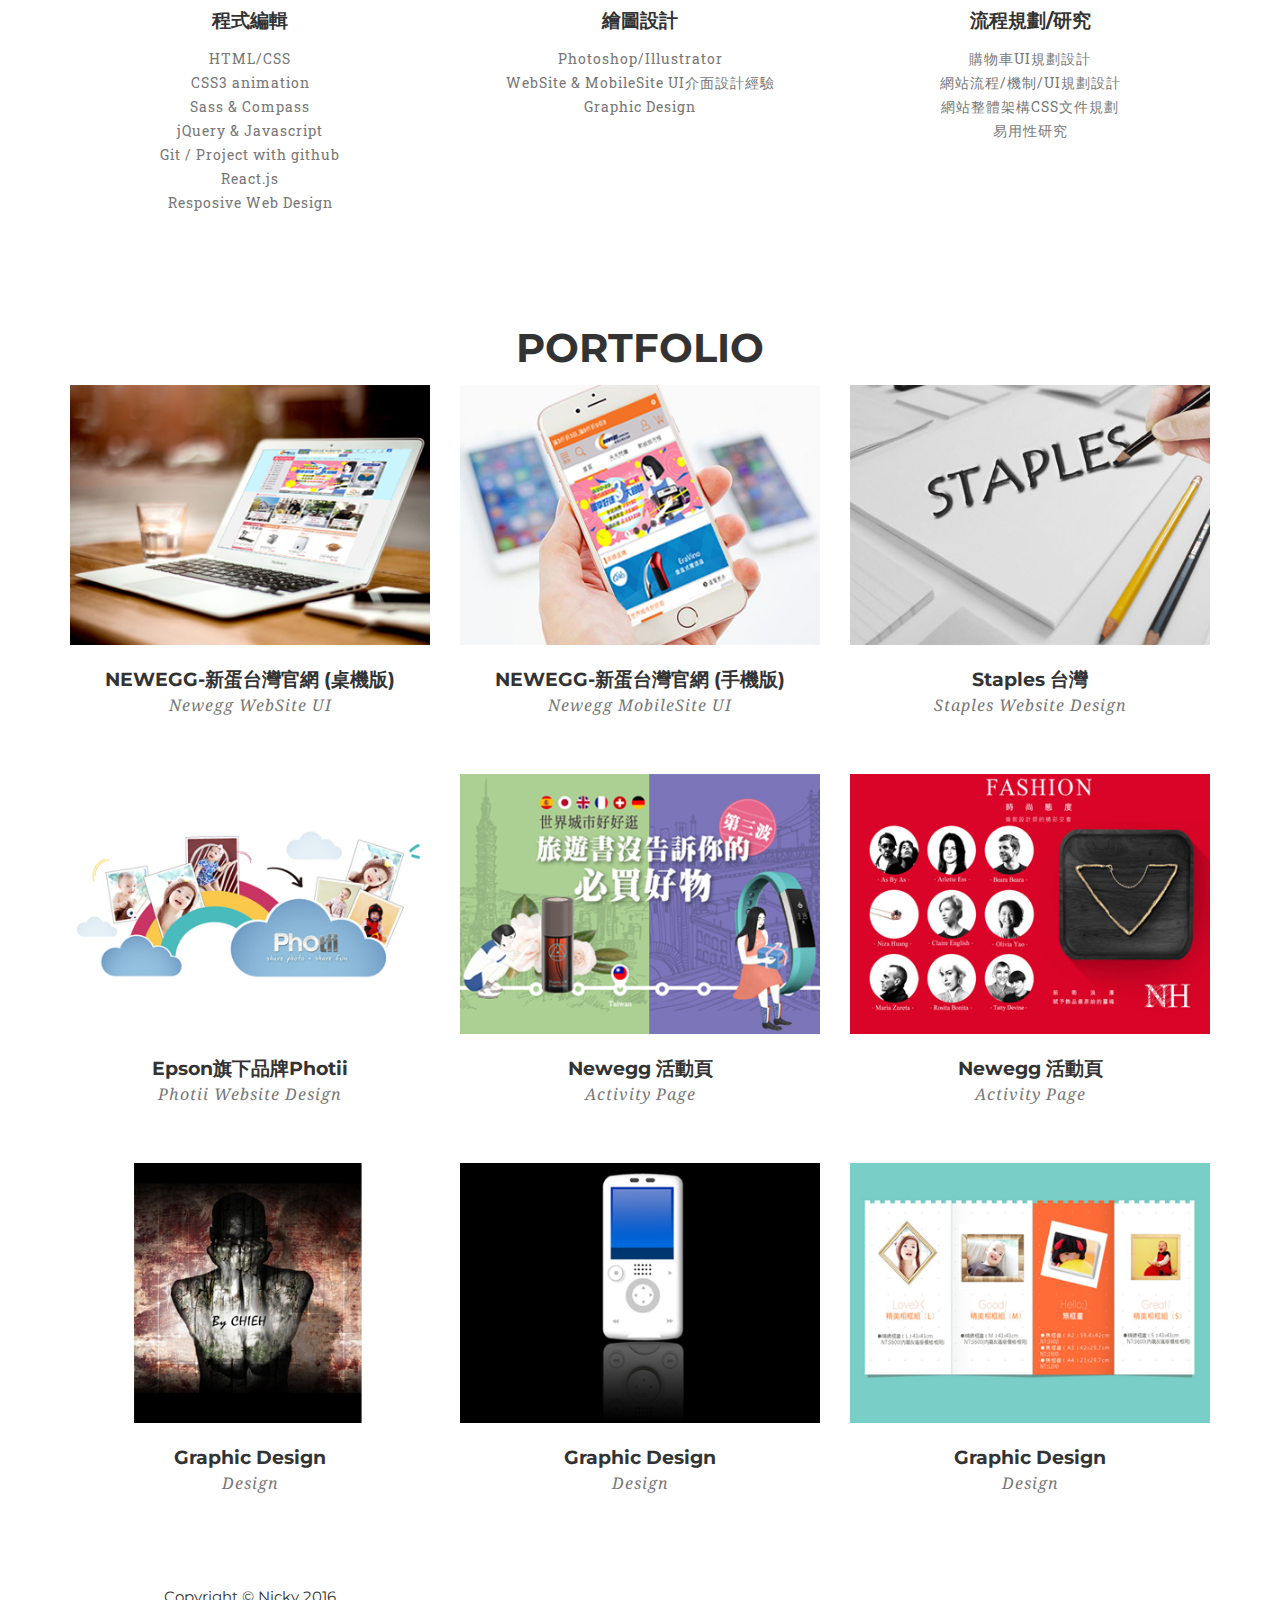
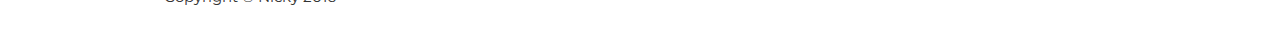
==== commit a763d86d: "html edit" ====
--- a/Nicky.html
+++ b/Nicky.html
@@ -188,13 +188,14 @@
                          </div>
                          <div class="timeline-panel">
                              <div class="timeline-heading">
-                                 <h4>2014 - 2015</h4>
-                                 <h4 class="subheading">UI Develpoer</h4>
+                                 <h4>2015 - 2016</h4>
+                                 <h4 class="subheading">Front-end Developer- MIS Dept./ Newegg Inc</h4>
                              </div>
                              <div class="timeline-body">
                                  <p class="text-muted">
-                                     中國達人網UI開發 /<br/>
-                                     Vendor Portal UI設計及優化
+                                     新蛋網官網 (桌機版) /<br/>
+                                     新蛋網官網 (手機版) /<br/>
+                                     活動Landing Page 製作
                                  </p>
                              </div>
                          </div>
@@ -205,14 +206,13 @@
                          </div>
                          <div class="timeline-panel">
                              <div class="timeline-heading">
-                                 <h4>2015 - 2016</h4>
-                                 <h4 class="subheading">Front-end Developer</h4>
+                                 <h4>2014 - 2015</h4>
+                                 <h4 class="subheading">UI Developer- .NET Dept./ Newegg Inc</h4>
                              </div>
                              <div class="timeline-body">
                                  <p class="text-muted">
-                                     新蛋網官網 (桌機版) /<br/>
-                                     新蛋網官網 (手機版) /<br/>
-                                     活動Landing Page 製作
+                                   中國達人網UI開發 /<br/>
+                                   Vendor Portal UI設計及優化
                                  </p>
                              </div>
                          </div>
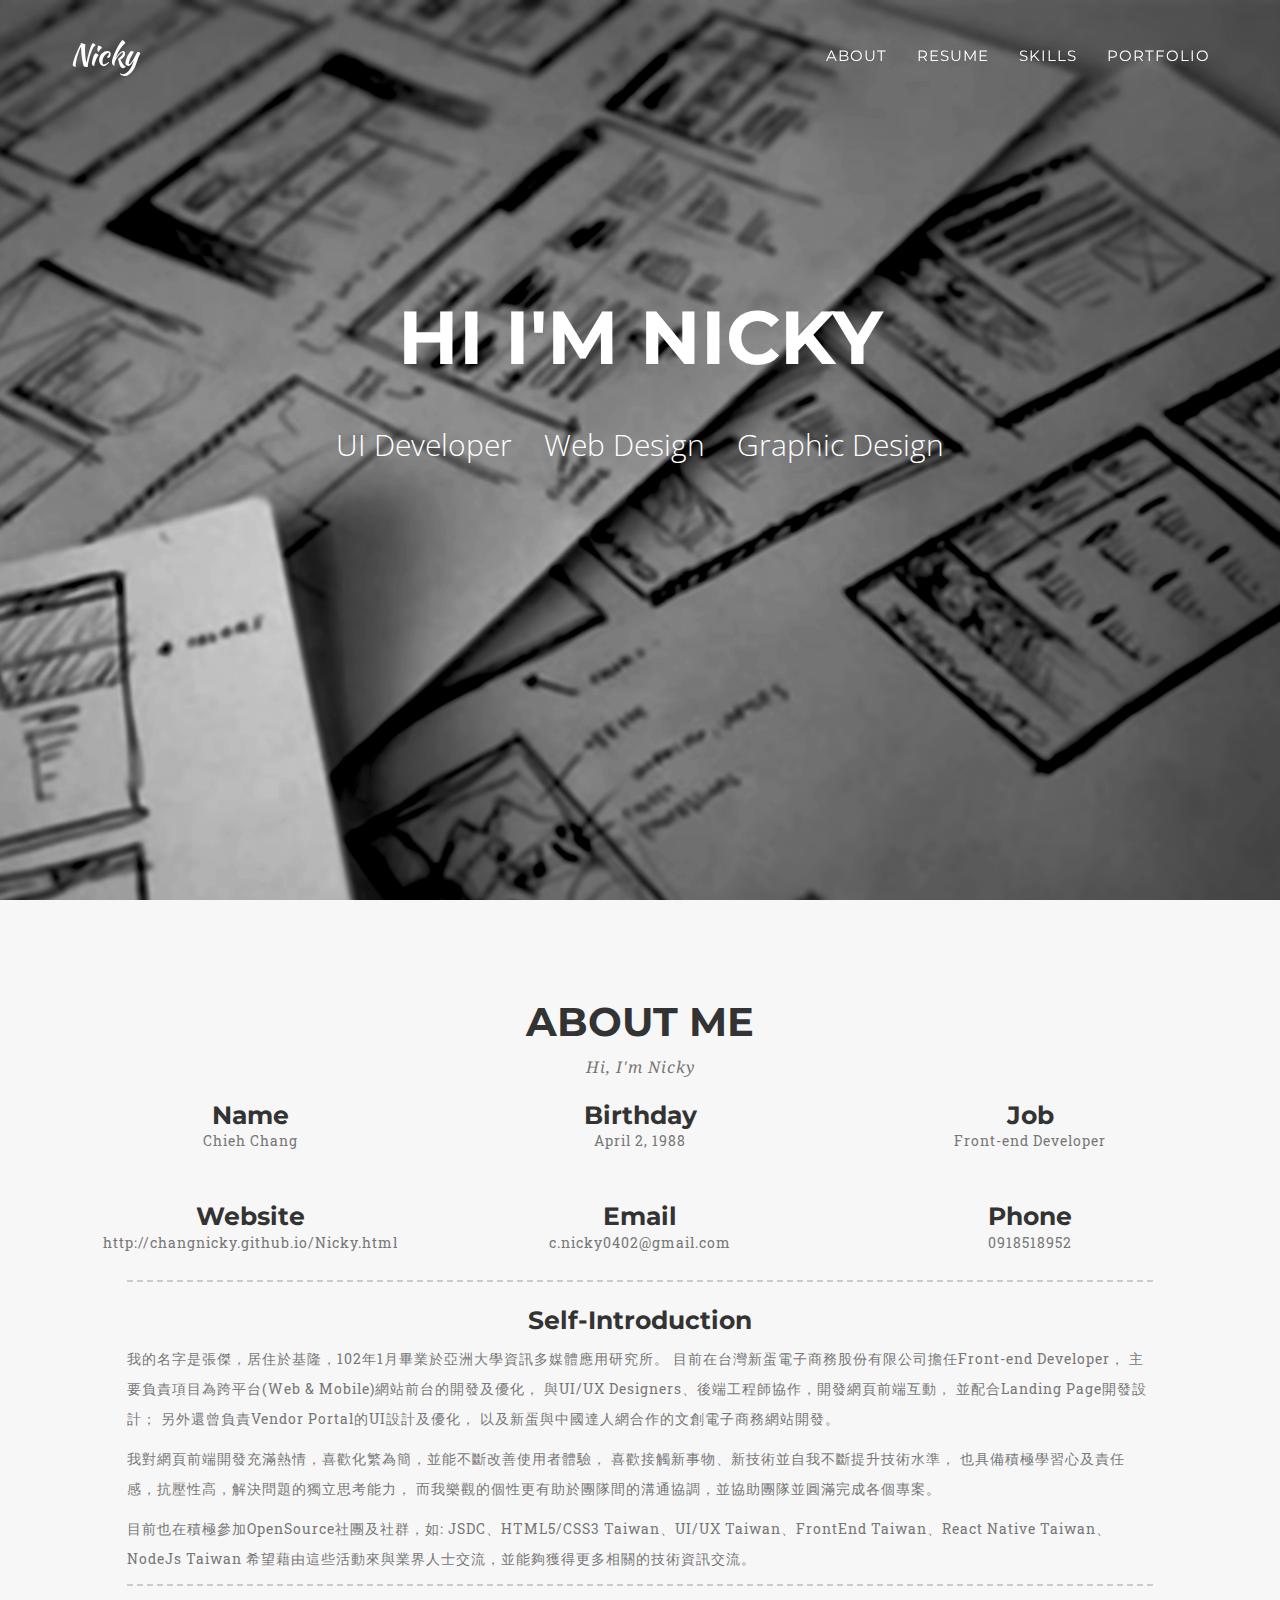
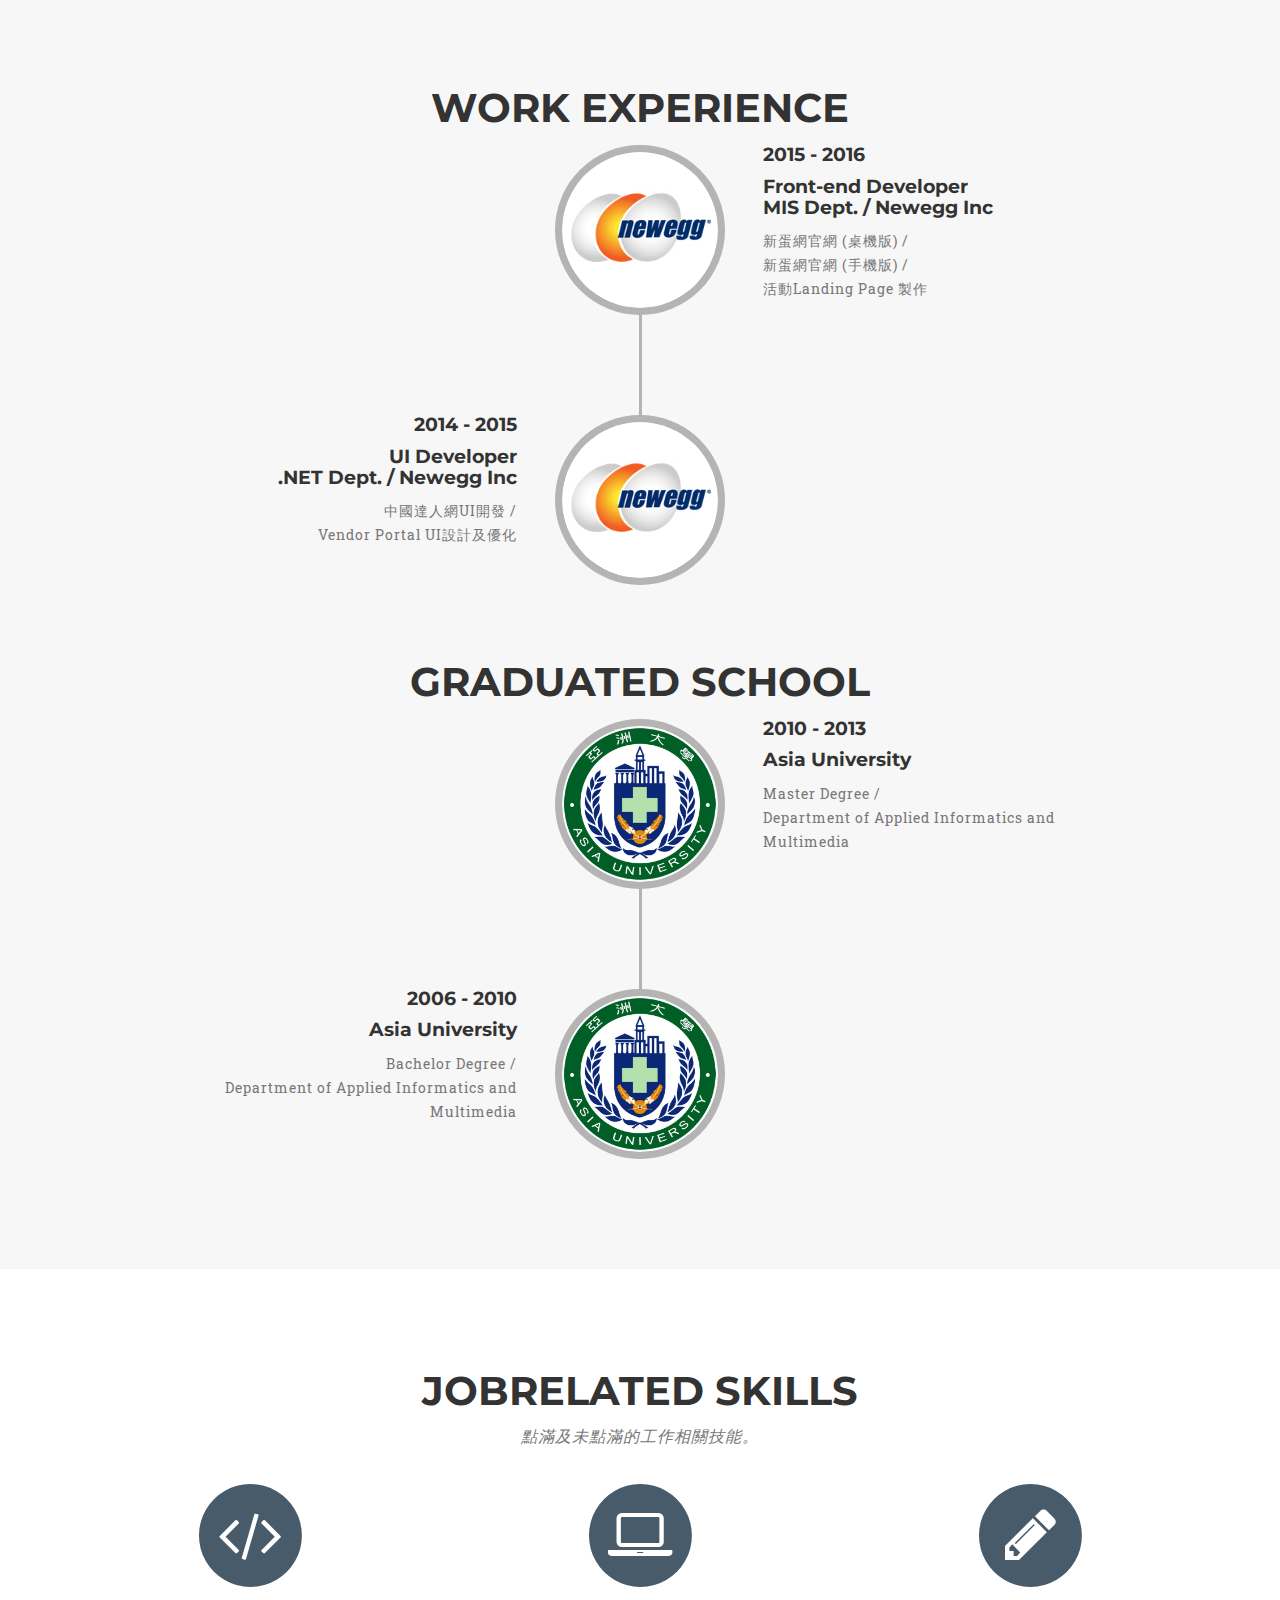
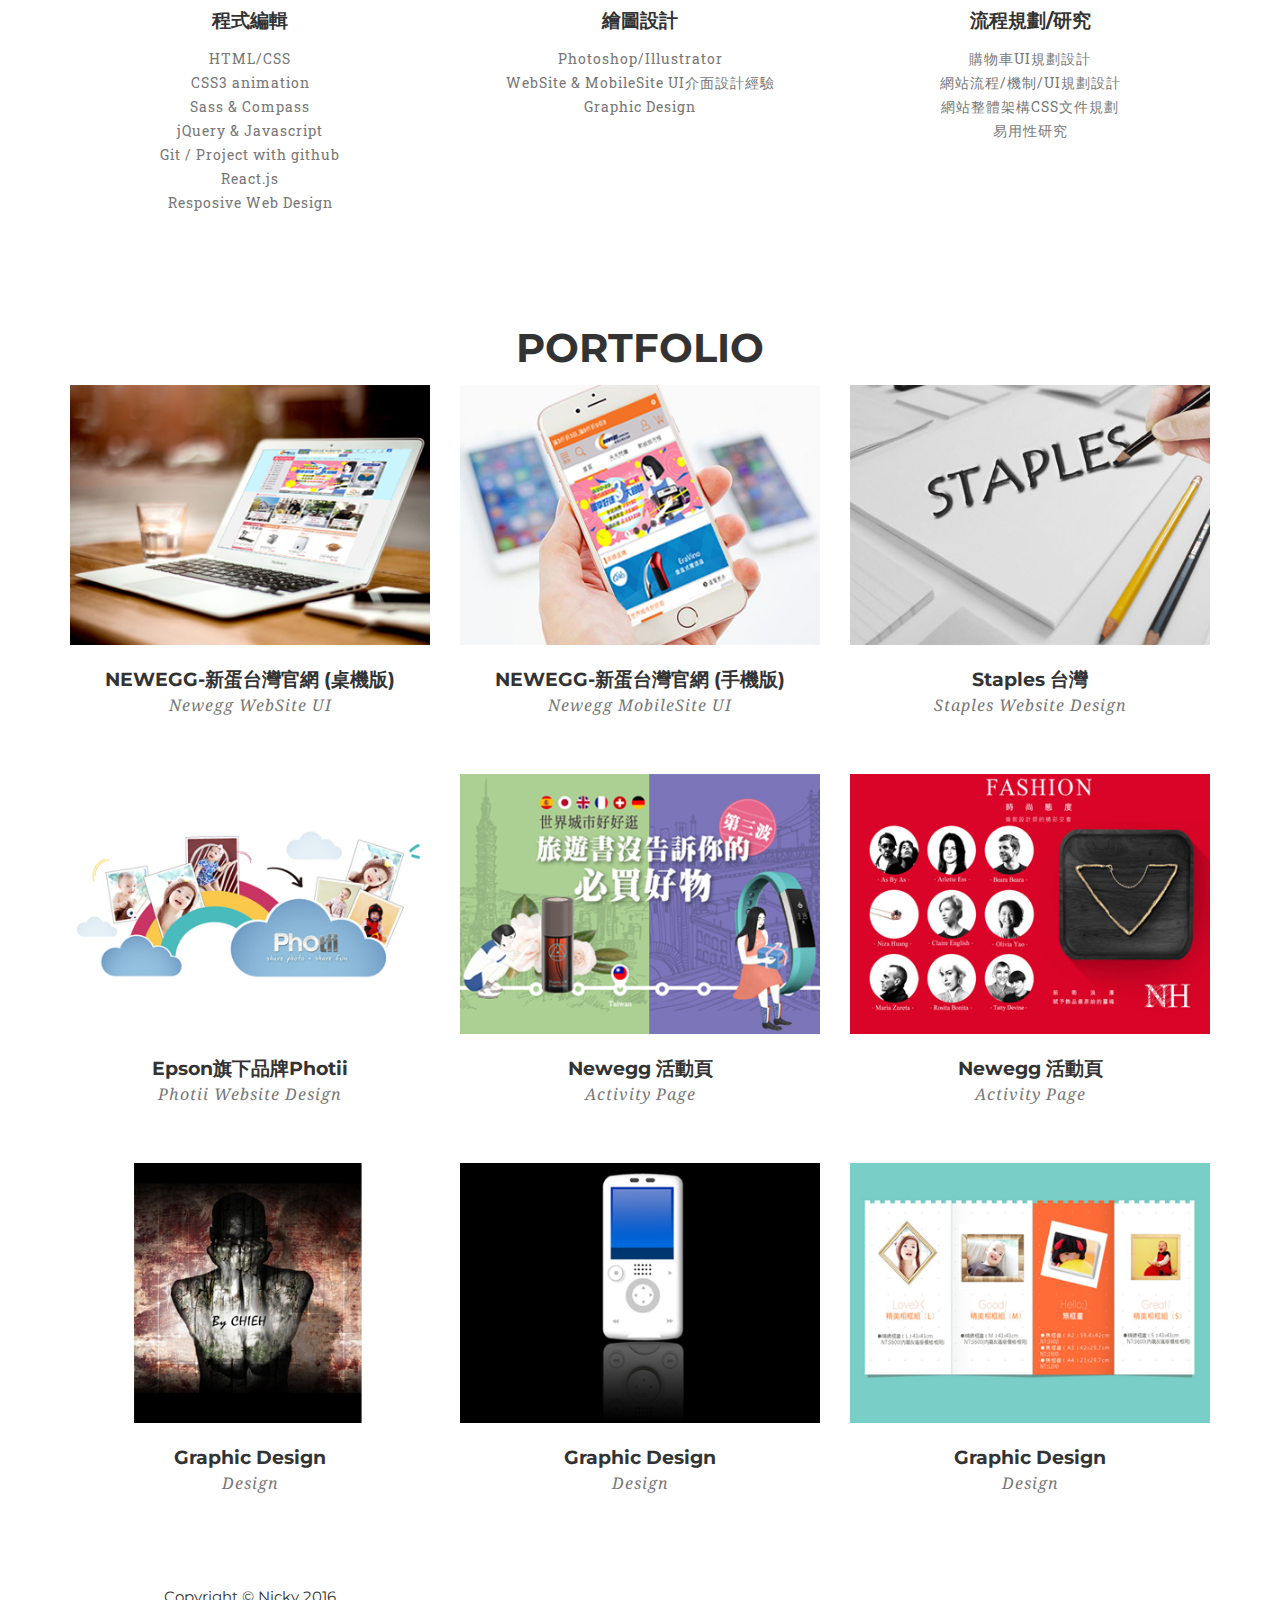
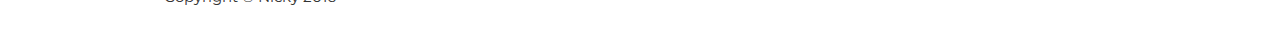
==== commit 664c515a: "html" ====
--- a/Nicky.html
+++ b/Nicky.html
@@ -189,7 +189,7 @@
                          <div class="timeline-panel">
                              <div class="timeline-heading">
                                  <h4>2015 - 2016</h4>
-                                 <h4 class="subheading">Front-end Developer- MIS Dept./ Newegg Inc</h4>
+                                 <h4 class="subheading">Front-end Developer<br/>MIS Dept. / Newegg Inc</h4>
                              </div>
                              <div class="timeline-body">
                                  <p class="text-muted">
@@ -207,7 +207,7 @@
                          <div class="timeline-panel">
                              <div class="timeline-heading">
                                  <h4>2014 - 2015</h4>
-                                 <h4 class="subheading">UI Developer- .NET Dept./ Newegg Inc</h4>
+                                 <h4 class="subheading">UI Developer<br/>.NET Dept. / Newegg Inc</h4>
                              </div>
                              <div class="timeline-body">
                                  <p class="text-muted">
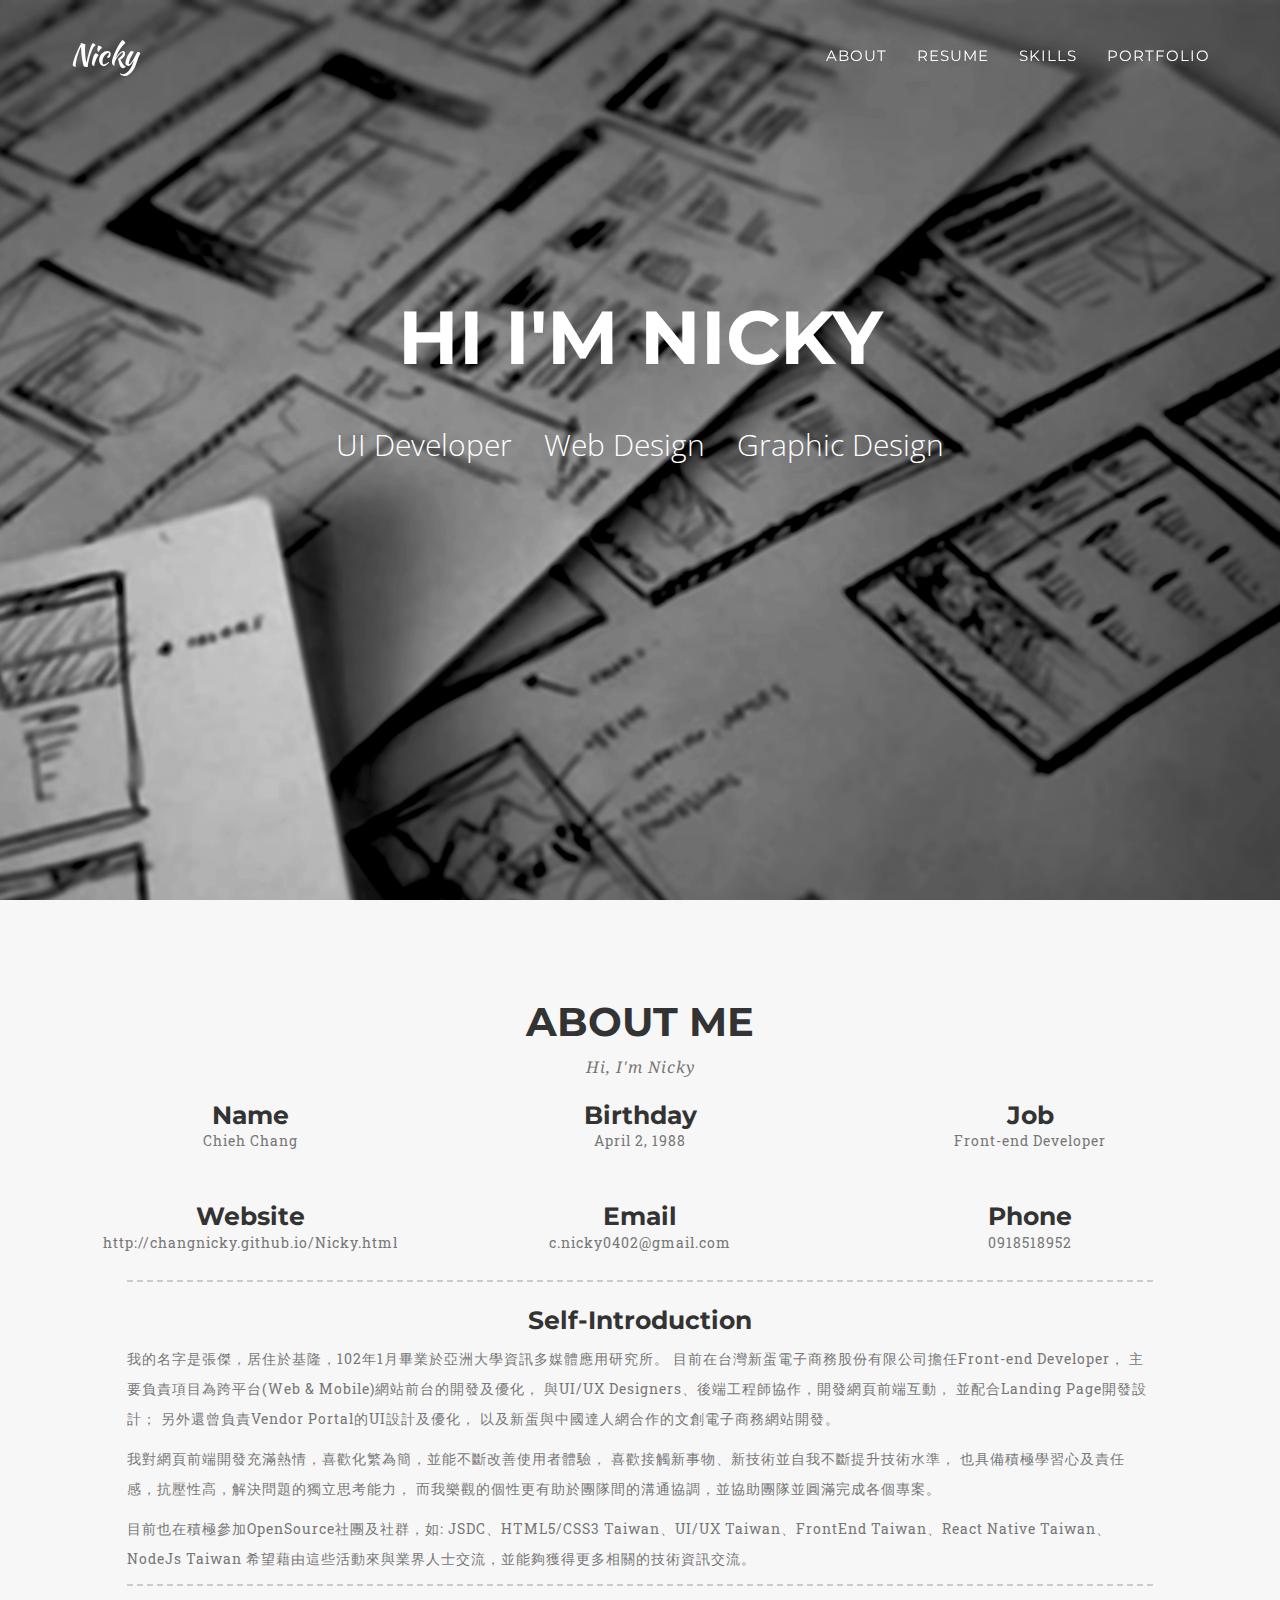
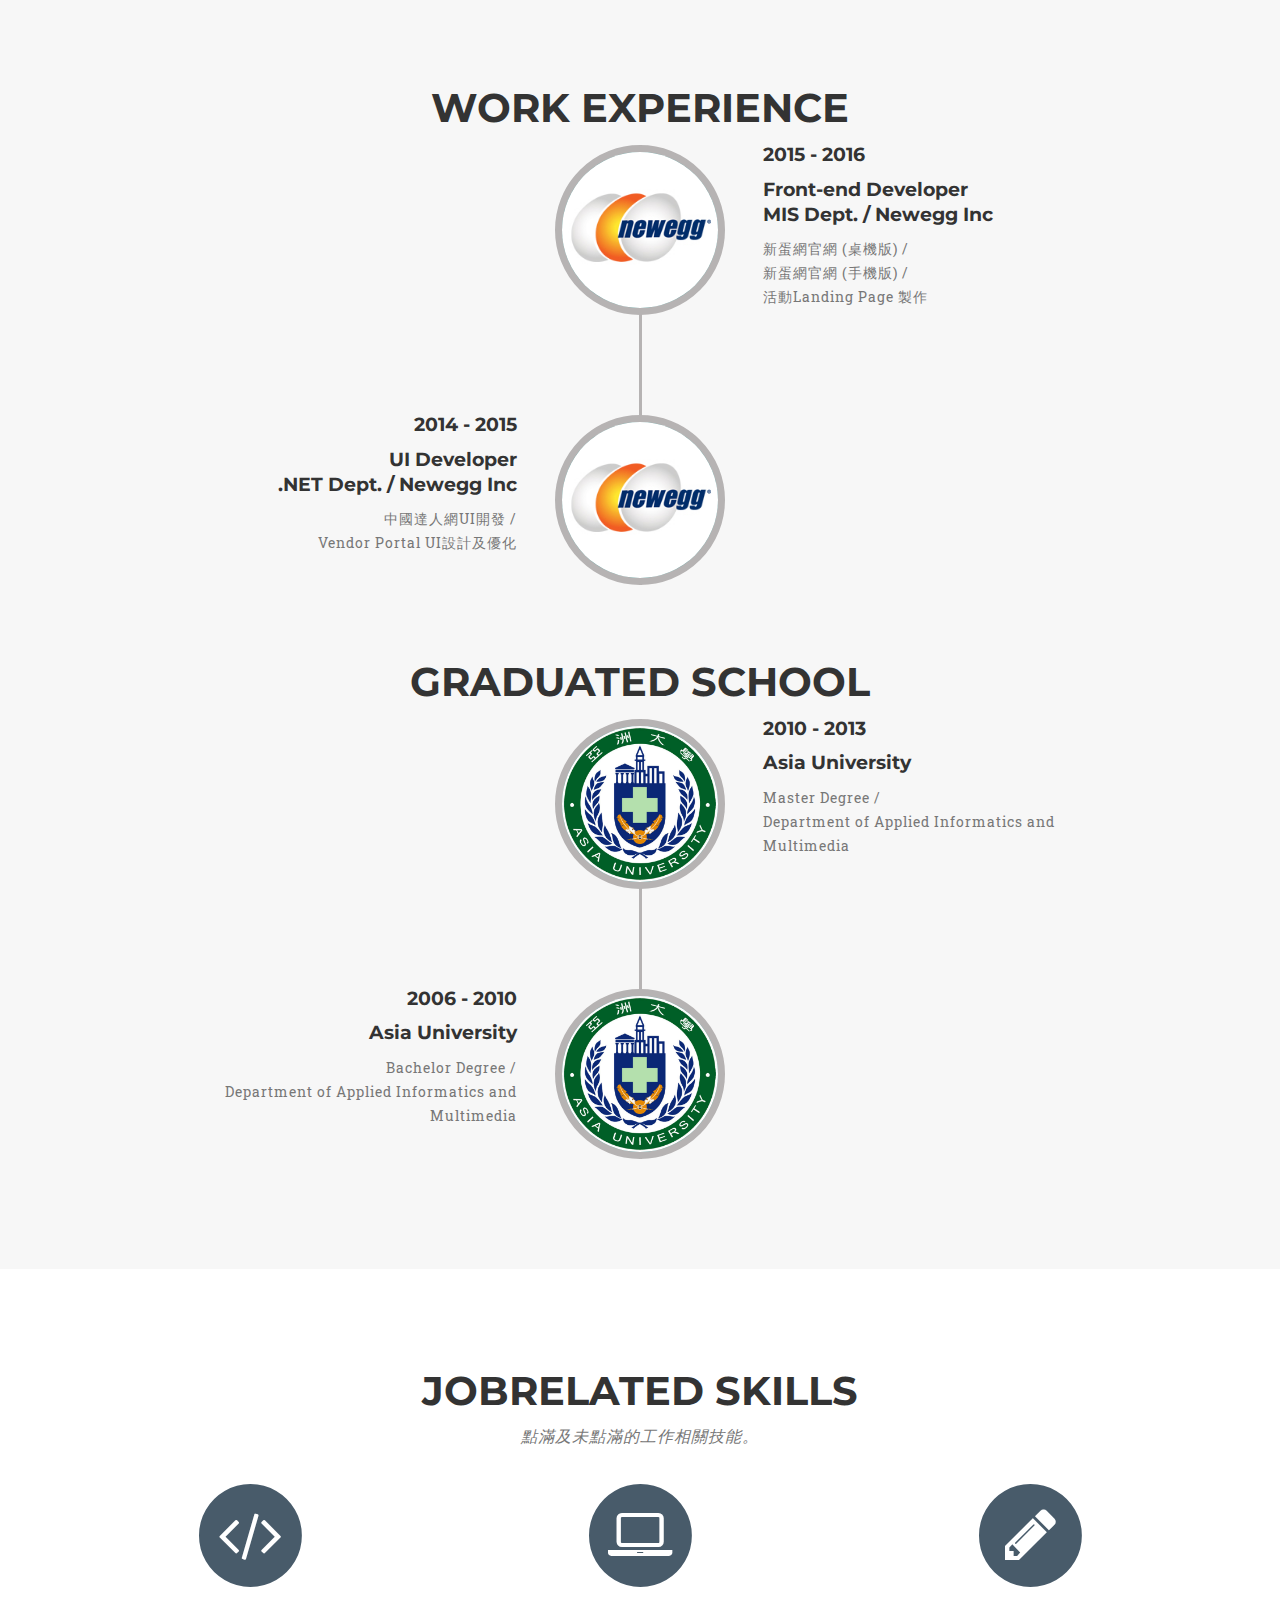
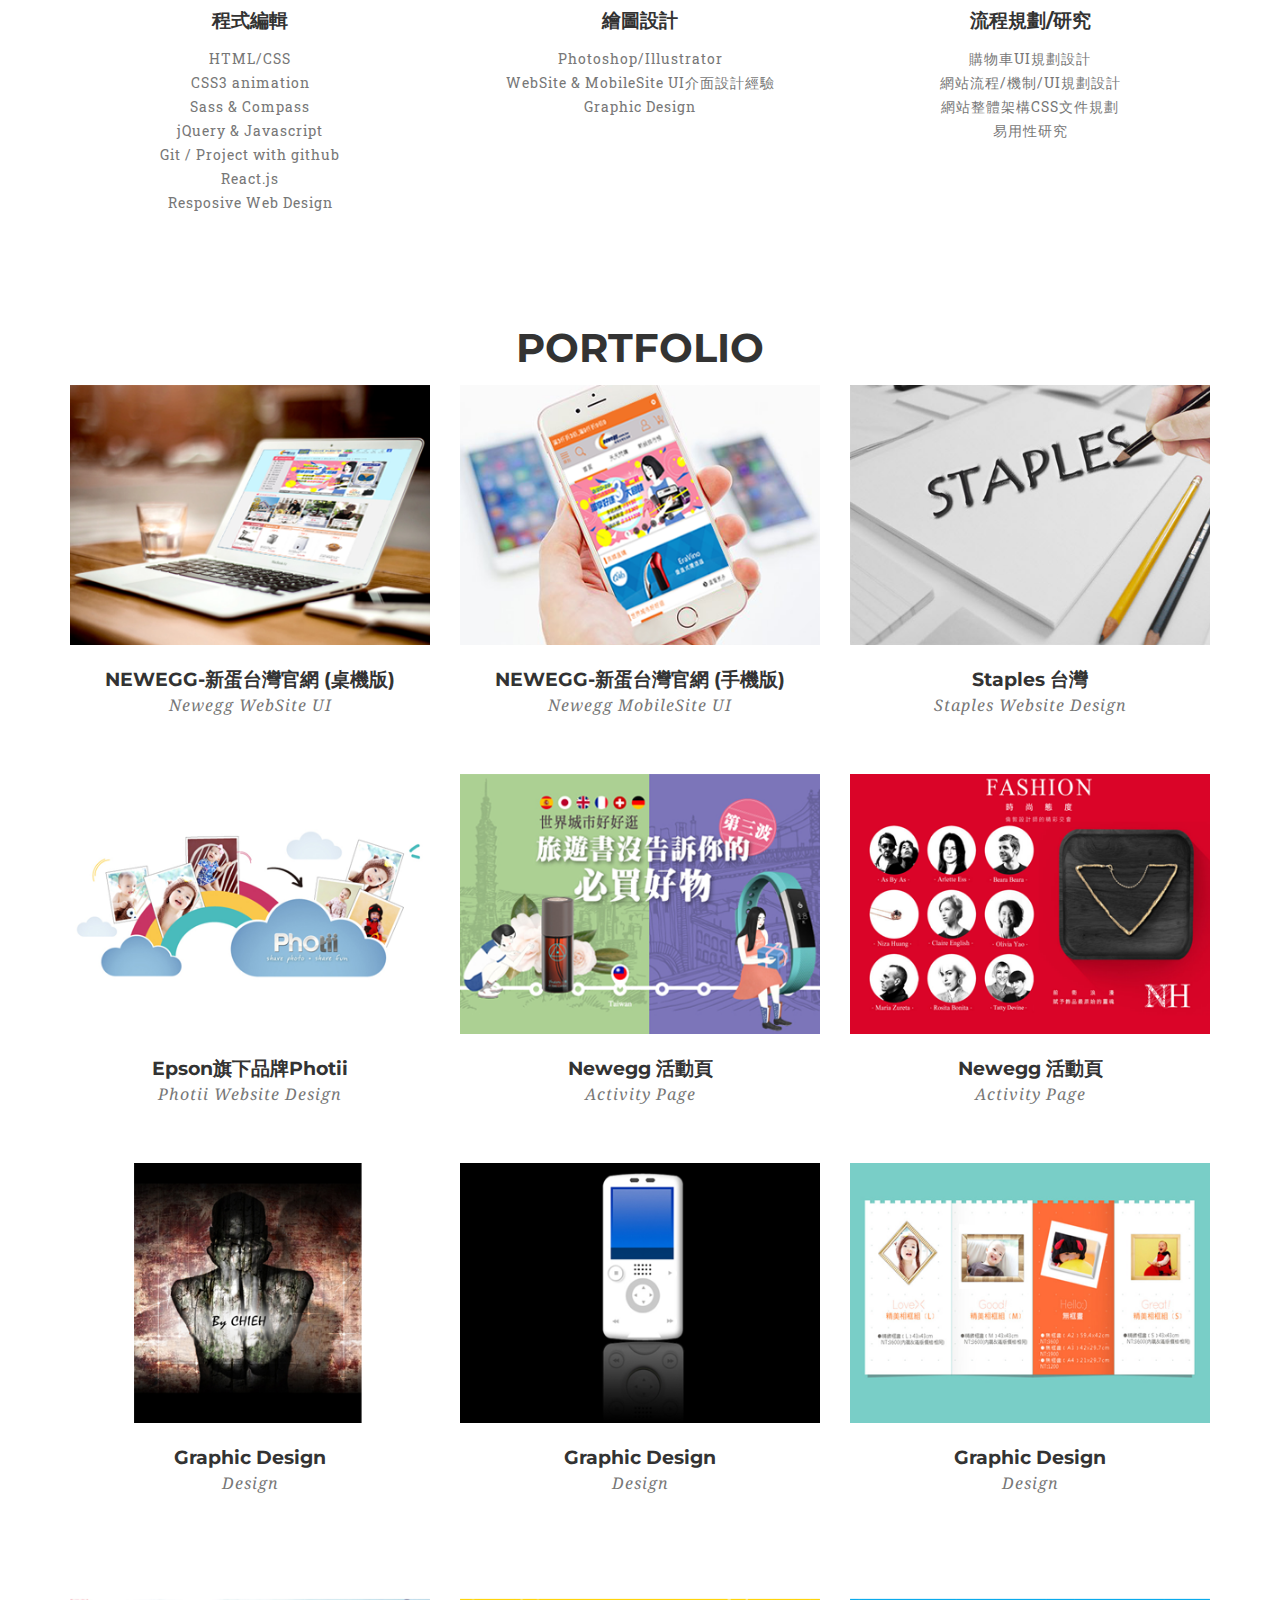
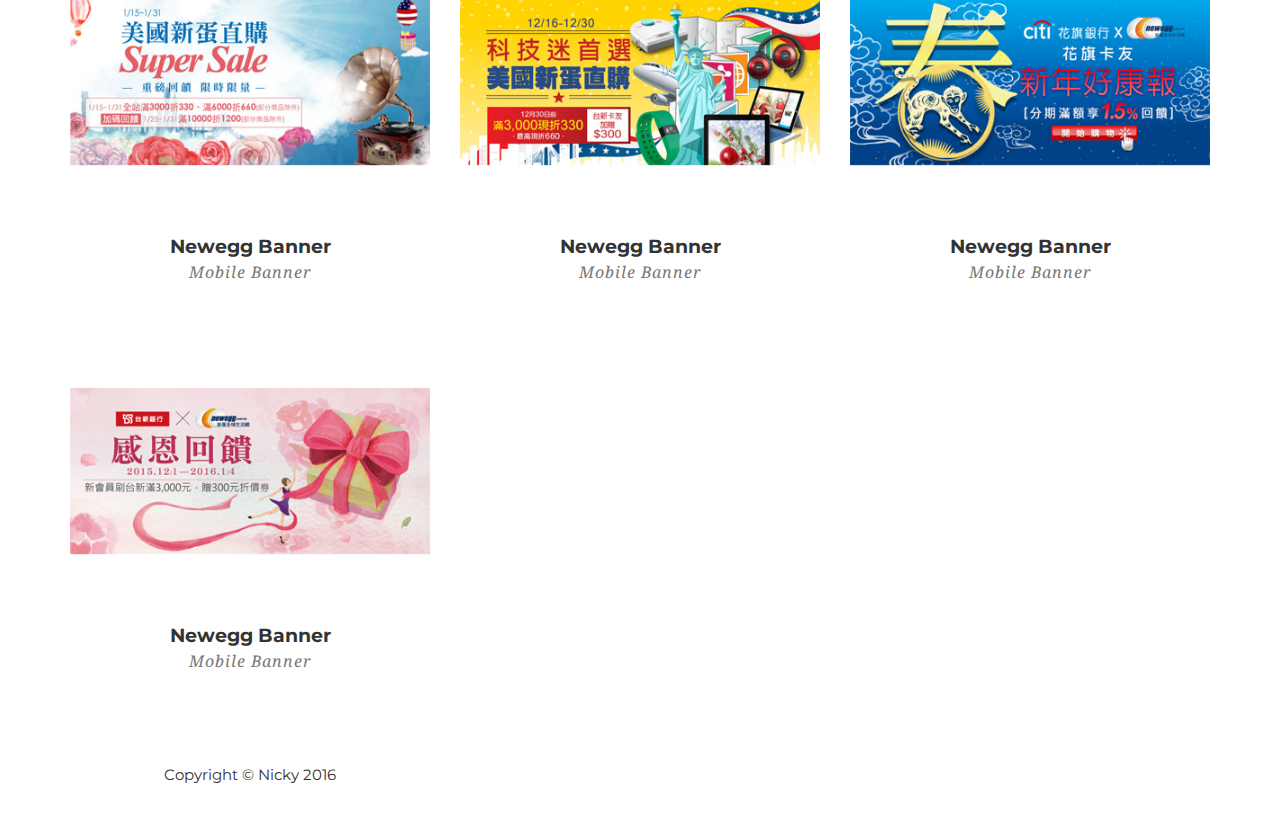
==== commit fa36238e: "add mobile banner" ====
--- a/Nicky.html
+++ b/Nicky.html
@@ -476,6 +476,66 @@
                     </div>
                 </div>
 
+                <div class="col-md-4 col-sm-6 portfolio-item">
+                    <a href="#portfolioModal10" class="portfolio-link" data-toggle="modal">
+                        <div class="portfolio-hover">
+                            <div class="portfolio-hover-content">
+                                <i class="fa fa-plus fa-3x"></i>
+                            </div>
+                        </div>
+                        <img src="/img/portfolio/Small_M_B01.png" class="img-responsive" alt="">
+                    </a>
+                    <div class="portfolio-caption">
+                        <h4>Newegg Banner</h4>
+                        <p class="text-muted">Mobile Banner</p>
+                    </div>
+                </div>
+
+                <div class="col-md-4 col-sm-6 portfolio-item">
+                    <a href="#portfolioModal11" class="portfolio-link" data-toggle="modal">
+                        <div class="portfolio-hover">
+                            <div class="portfolio-hover-content">
+                                <i class="fa fa-plus fa-3x"></i>
+                            </div>
+                        </div>
+                        <img src="/img/portfolio/Small_M_B02.png" class="img-responsive" alt="">
+                    </a>
+                    <div class="portfolio-caption">
+                        <h4>Newegg Banner</h4>
+                        <p class="text-muted">Mobile Banner</p>
+                    </div>
+                </div>
+
+                <div class="col-md-4 col-sm-6 portfolio-item">
+                    <a href="#portfolioModal12" class="portfolio-link" data-toggle="modal">
+                        <div class="portfolio-hover">
+                            <div class="portfolio-hover-content">
+                                <i class="fa fa-plus fa-3x"></i>
+                            </div>
+                        </div>
+                        <img src="/img/portfolio/Small_M_B03.png" class="img-responsive" alt="">
+                    </a>
+                    <div class="portfolio-caption">
+                        <h4>Newegg Banner</h4>
+                        <p class="text-muted">Mobile Banner</p>
+                    </div>
+                </div>
+
+                <div class="col-md-4 col-sm-6 portfolio-item">
+                    <a href="#portfolioModal13" class="portfolio-link" data-toggle="modal">
+                        <div class="portfolio-hover">
+                            <div class="portfolio-hover-content">
+                                <i class="fa fa-plus fa-3x"></i>
+                            </div>
+                        </div>
+                        <img src="/img/portfolio/Small_M_B04.png" class="img-responsive" alt="">
+                    </a>
+                    <div class="portfolio-caption">
+                        <h4>Newegg Banner</h4>
+                        <p class="text-muted">Mobile Banner</p>
+                    </div>
+                </div>
+
             </div>
         </div>
     </section>
@@ -867,6 +927,150 @@
     </div>
 
 
+    <div class="portfolio-modal modal fade" id="portfolioModal10" tabindex="-1" role="dialog" aria-hidden="true">
+        <div class="modal-content">
+            <div class="close-modal" data-dismiss="modal">
+                <div class="lr">
+                    <div class="rl">
+                    </div>
+                </div>
+            </div>
+            <div class="container">
+                <div class="row">
+                    <div class="col-lg-8 col-lg-offset-2">
+                        <div class="modal-body">
+                            <h2>Newegg Banner</h2>
+                            <hr class="star-primary">
+                            <ul class="list-inline item-details">
+                                <li>Date:
+                                    <strong>2016
+                                    </strong>
+                                </li>
+<!--                                 <li>Service:
+                                    <strong>webDesign
+                                    </strong>
+                                </li> -->
+                            </ul>
+
+                            <img src="/img/portfolio/Big_M_B01.png" class="img-responsive img-centered" alt="image-alt">
+
+
+                            <button type="button" class="btn btn-default" data-dismiss="modal"><i class="fa fa-times"></i> Close</button>
+                        </div>
+                    </div>
+                </div>
+            </div>
+        </div>
+    </div>
+
+    <div class="portfolio-modal modal fade" id="portfolioModal11" tabindex="-1" role="dialog" aria-hidden="true">
+        <div class="modal-content">
+            <div class="close-modal" data-dismiss="modal">
+                <div class="lr">
+                    <div class="rl">
+                    </div>
+                </div>
+            </div>
+            <div class="container">
+                <div class="row">
+                    <div class="col-lg-8 col-lg-offset-2">
+                        <div class="modal-body">
+                            <h2>Newegg Banner</h2>
+                            <hr class="star-primary">
+                            <ul class="list-inline item-details">
+                                <li>Date:
+                                    <strong>2015
+                                    </strong>
+                                </li>
+<!--                                 <li>Service:
+                                    <strong>webDesign
+                                    </strong>
+                                </li> -->
+                            </ul>
+
+                            <img src="/img/portfolio/Big_M_B02.png" class="img-responsive img-centered" alt="image-alt">
+
+
+                            <button type="button" class="btn btn-default" data-dismiss="modal"><i class="fa fa-times"></i> Close</button>
+                        </div>
+                    </div>
+                </div>
+            </div>
+        </div>
+    </div>
+
+    <div class="portfolio-modal modal fade" id="portfolioModal12" tabindex="-1" role="dialog" aria-hidden="true">
+        <div class="modal-content">
+            <div class="close-modal" data-dismiss="modal">
+                <div class="lr">
+                    <div class="rl">
+                    </div>
+                </div>
+            </div>
+            <div class="container">
+                <div class="row">
+                    <div class="col-lg-8 col-lg-offset-2">
+                        <div class="modal-body">
+                            <h2>Newegg Banner</h2>
+                            <hr class="star-primary">
+                            <ul class="list-inline item-details">
+                                <li>Date:
+                                    <strong>2016
+                                    </strong>
+                                </li>
+<!--                                 <li>Service:
+                                    <strong>webDesign
+                                    </strong>
+                                </li> -->
+                            </ul>
+
+                            <img src="/img/portfolio/Big_M_B03.png" class="img-responsive img-centered" alt="image-alt">
+
+
+                            <button type="button" class="btn btn-default" data-dismiss="modal"><i class="fa fa-times"></i> Close</button>
+                        </div>
+                    </div>
+                </div>
+            </div>
+        </div>
+    </div>
+
+    <div class="portfolio-modal modal fade" id="portfolioModal13" tabindex="-1" role="dialog" aria-hidden="true">
+        <div class="modal-content">
+            <div class="close-modal" data-dismiss="modal">
+                <div class="lr">
+                    <div class="rl">
+                    </div>
+                </div>
+            </div>
+            <div class="container">
+                <div class="row">
+                    <div class="col-lg-8 col-lg-offset-2">
+                        <div class="modal-body">
+                            <h2>Newegg Banner</h2>
+                            <hr class="star-primary">
+                            <ul class="list-inline item-details">
+                                <li>Date:
+                                    <strong>2015
+                                    </strong>
+                                </li>
+<!--                                 <li>Service:
+                                    <strong>webDesign
+                                    </strong>
+                                </li> -->
+                            </ul>
+
+                            <img src="/img/portfolio/Big_M_B04.png" class="img-responsive img-centered" alt="image-alt">
+
+
+                            <button type="button" class="btn btn-default" data-dismiss="modal"><i class="fa fa-times"></i> Close</button>
+                        </div>
+                    </div>
+                </div>
+            </div>
+        </div>
+    </div>
+
      <!-- jQuery Version 1.11.0 -->
     <script src="./js/jquery-1.11.0.js"></script>
 
